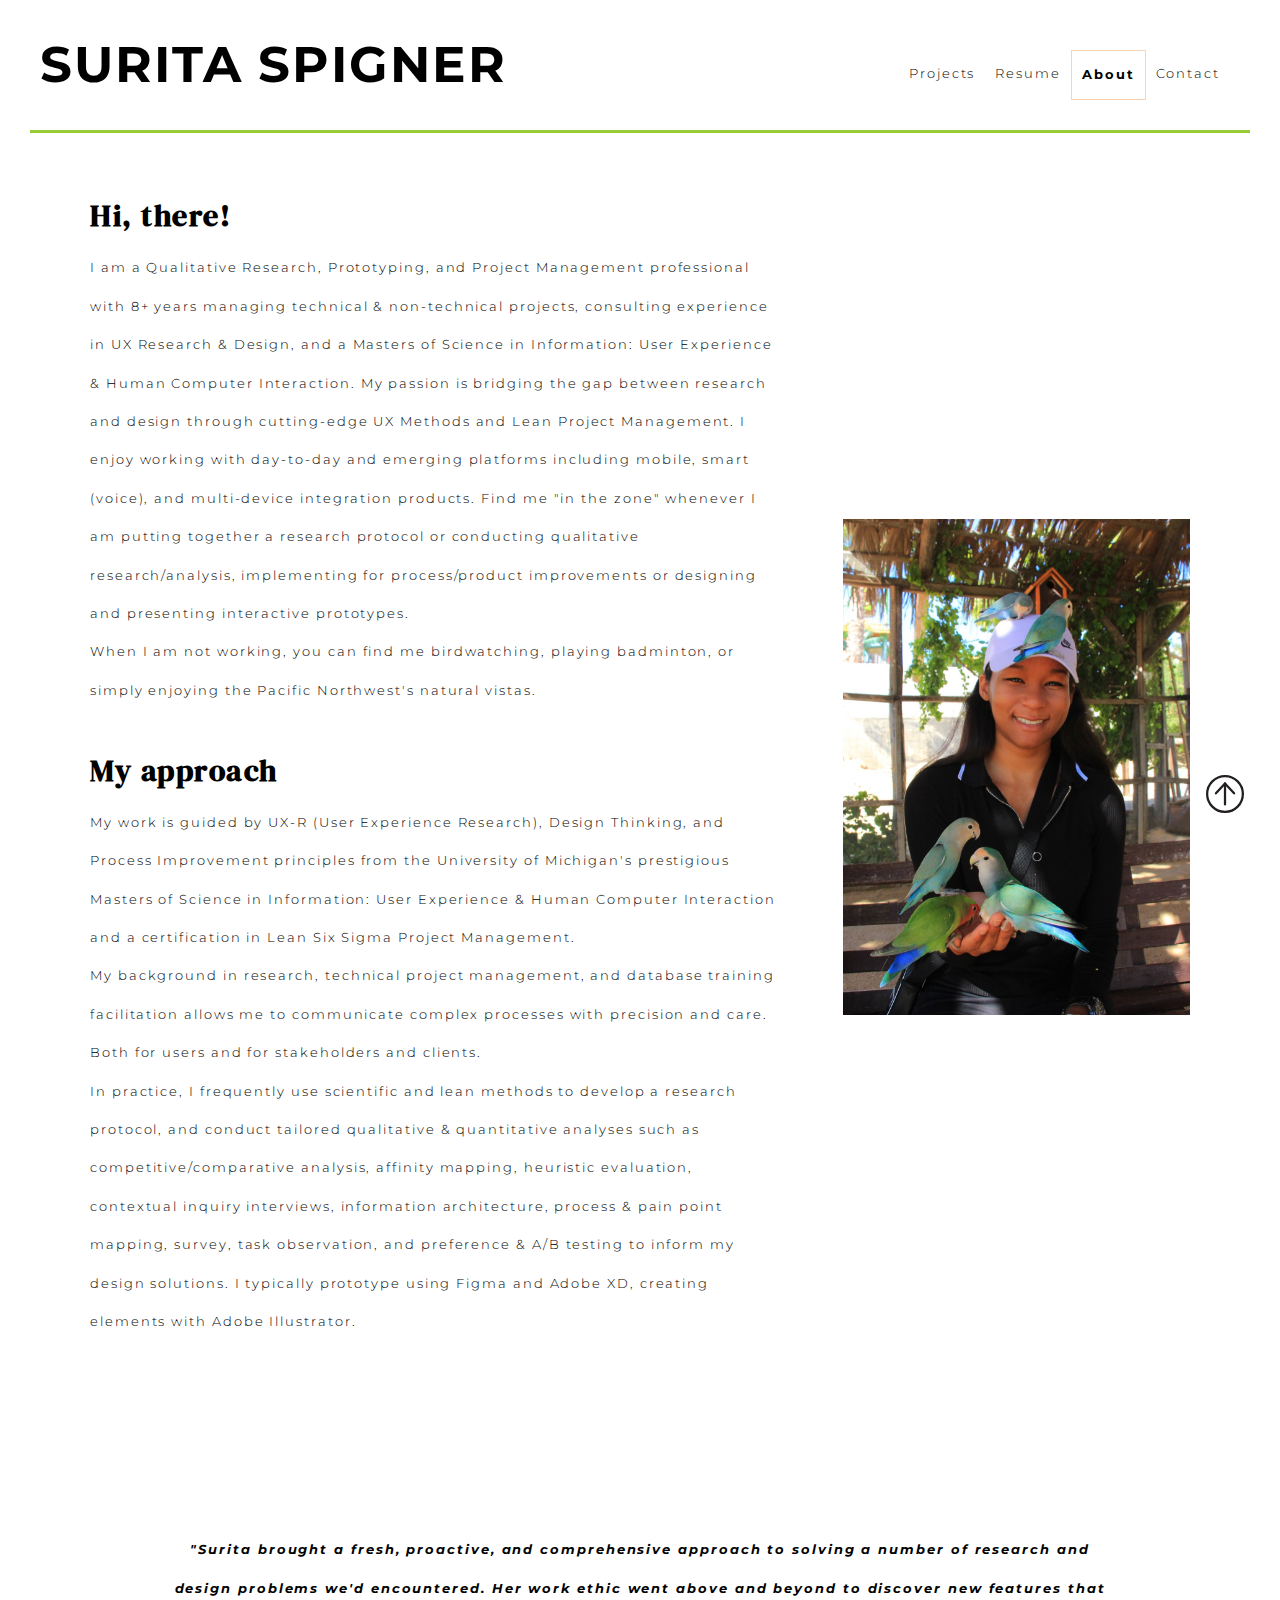
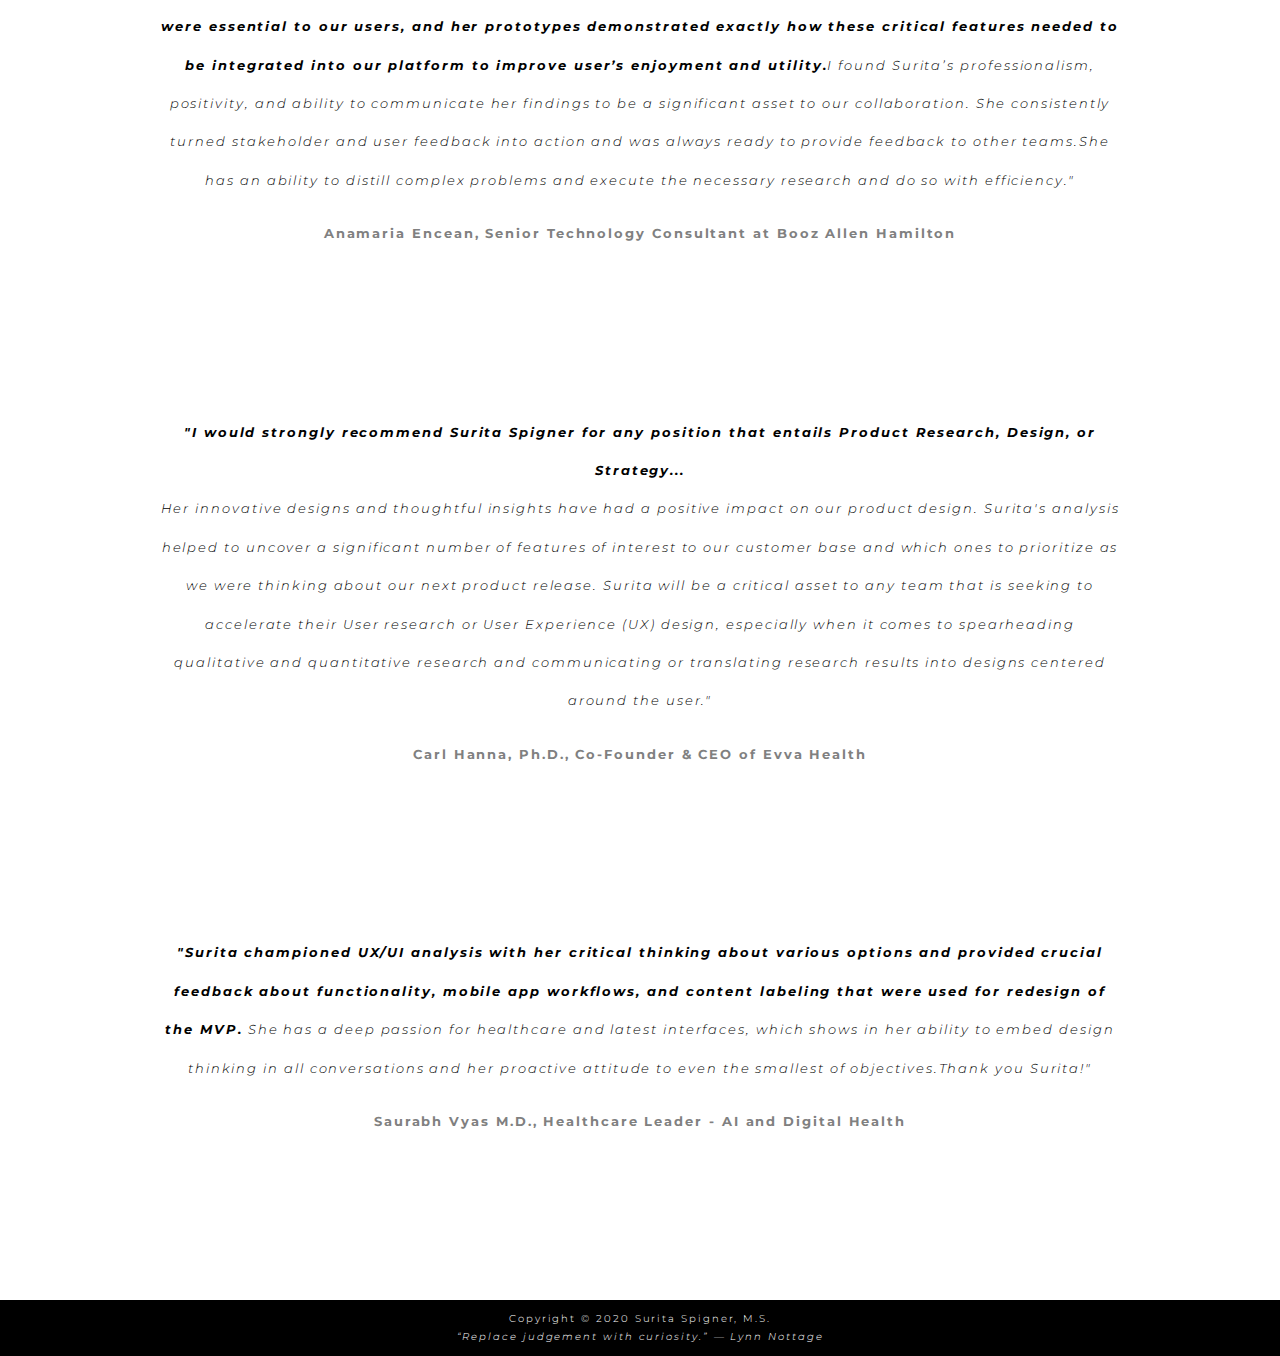
==== about.html @ 9aa92eba "Update about.html" ====
<!DOCTYPE html>
<html lang="en">
<!--HEAD: NAME OF PAGE AND REFERENCE TO CSS STYLESHEET-->
	<head>
		<!-- Global site tag (gtag.js) - Google Analytics -->
				<script async src="https://www.googletagmanager.com/gtag/js?id=UA-160395307-1"></script>
				<script>
				  window.dataLayer = window.dataLayer || [];
				  function gtag(){dataLayer.push(arguments);}
				  gtag('js', new Date());
				  gtag('config', 'UA-160395307-1');
				</script>

		<!-- Other Head content -->
		<meta charset="UTF-8">
		<title>About</title>
		<link rel="stylesheet" type="text/css" href="css/html5reset.css">
		<link rel="stylesheet" type="text/css" href="css/style.css">
		<link href="https://fonts.googleapis.com/css?family=Raleway:200&display=swap" rel="stylesheet">
		<link href='https://fonts.googleapis.com/css?family=DM Serif Display' rel='stylesheet'>
		<link href='https://fonts.googleapis.com/css?family=Montserrat' rel='stylesheet'>
		<link rel="shortcut icon" type="image/png" href=images/starfish2.png>		<link rel="shortcut icon" type="image/png" href=images/starfish2.png>
	</head>
	<!-- BODY & NAV -->
		<a id="top"></a><!-- for the button to go to top -->
		<body>
			<header>
				<button id="backtotopbutton">
					<a href="#top">
						<img src="images/uparrow.svg" alt="uparrow"/>
					</a>
				</button>
			<div class="skip">
				<a href="#main">Skip to Main Content</a>
			</div>
			<!-- <img src="images/starfish3.png" alt="logo" id = "logo"> -->
			<div id="inside-header">
				<h1 id = "suritaux">SURITA SPIGNER</h1>
				<nav id = "nav">
					<ul>
						<li class="index"><a  href = index.html> Projects </a></li>
						<li class="resume"><a href = resume.html> Resume </a></li>
						<li class="about"><a class="current" href = about.html> About </a></li>
						<li class="contact"><a href = contact.html> Contact </a></li>
					</ul>
				</nav>
			</div>
		</header>
		<main id="main">
			<div id = "about-container">
				<div id = "about-text">
					<img src="images/profilepic1.jpg" alt="surita's profile picture" id = "profile-pic-before">
					<h2>Hi, there!</h2>
					<p> I am a Qualitative Research, Prototyping, and Project Management professional with 8+ years managing technical & non-technical projects, consulting experience in UX Research & Design, and a Masters of Science in Information: User Experience & Human Computer Interaction.
My passion is bridging the gap between research and design through cutting-edge UX Methods and Lean Project Management. 
I enjoy working with day-to-day and emerging platforms including mobile, smart (voice), and multi-device integration products.
Find me "in the zone" whenever I am putting together a research protocol or conducting qualitative research/analysis, implementing for process/product improvements or designing and presenting interactive prototypes. 
					<br> When I am not working, you can find me birdwatching, playing badminton, or simply enjoying the Pacific Northwest's natural vistas.    				</p>
					<br>
					<h2>My approach</h2>
					<p> My work is guided by UX-R (User Experience Research), Design Thinking, and Process Improvement principles from the University of Michigan's prestigious Masters of Science in Information: User Experience & Human Computer Interaction and a certification in Lean Six Sigma Project Management.
					<br> My background in research, technical project management, and database training facilitation allows me to communicate complex processes with precision and care. Both for users and for stakeholders and clients. 
					<br> In practice, I frequently use scientific and lean methods to develop a research protocol, and conduct tailored qualitative & quantitative analyses such as competitive/comparative analysis, affinity mapping, heuristic evaluation, contextual inquiry interviews, information architecture, process & pain point mapping, survey, task observation, and preference & A/B testing to inform my design solutions. I typically prototype using Figma and Adobe XD, creating elements with Adobe Illustrator.
					</p>
				</div> <!-- abouttext closer div -->
				<div id = "profile-pic-after">
					<img src="images/profilepic1.jpg" alt="surita's profile picture" id = "profile-pic-after-img">
				</div>


			</div> <!-- about container closer div -->
			<div class = "quotes">
				<div class = "recco-quote">
					<p>
					<span class="recco-bold"> "Surita brought a fresh, proactive, and comprehensive approach to solving a number of research and design problems we'd encountered. Her work ethic went above and beyond to discover new features that were essential to our users, and her prototypes demonstrated exactly how these critical features needed to be integrated into our platform to improve user’s enjoyment and utility.</span>I found Surita’s professionalism, positivity, and ability to communicate her findings to be a significant asset to our collaboration. She consistently turned stakeholder and user feedback into action and was always ready to provide feedback to other teams.She has an ability to distill complex problems and execute the necessary research and do so with efficiency."
					</p>
					<p class="recco-person">Anamaria Encean, Senior Technology Consultant at Booz Allen Hamilton</p>
				</div> <!-- reccomendation quote closer div -->
				<div class = "recco-quote">
					<p><span class="recco-bold">"I would strongly recommend Surita Spigner for any position that entails Product Research, Design, or Strategy...</span>
					<br>
					Her innovative designs and thoughtful insights have had a positive impact on our product design. Surita's analysis helped to uncover a significant number of features of interest to our customer base and which ones to prioritize as we were thinking about our next product release. Surita will be a critical asset to any team that is seeking to accelerate their User research or User Experience (UX) design, especially when it comes to spearheading qualitative and quantitative research and communicating or translating research results into designs centered around the user."
					</p>
					<p class="recco-person">Carl Hanna, Ph.D., Co-Founder & CEO of Evva Health</p>
				</div> <!-- reccomendation quote closer div -->
				<div class = "recco-quote">
					<p>
					<span class="recco-bold"> "Surita championed UX/UI analysis with her critical thinking about various options and provided crucial feedback about functionality, mobile app workflows, and content labeling that were used for redesign of the MVP.</span> She has a deep passion for healthcare and latest interfaces, which shows in her ability to embed design thinking in all conversations and her proactive attitude to even the smallest of objectives.Thank you Surita!"
					</p>
					<p class="recco-person">Saurabh Vyas M.D., Healthcare Leader - AI and Digital Health</p>

				</div> <!-- reccomendation quote closer div -->

			</div> 	<!-- quotes closer div -->
		</main>
		<footer>
			<p>Copyright &copy; 2020 Surita Spigner, M.S. </p>

			<p id="footerquote">“Replace judgement with curiosity.” — Lynn Nottage</p>
			<!-- <div class="mobilefooter"> Current Display: Mobile</div>
			<div class="tabletfooter"> Current Display: Tablet</div>
			<div class="desktopfooter"> Current Display: Desktop</div> -->
		</footer>
	</body>
</html>
---- css/style.css ----
/* -----GLOBAL VARS----- */
:root {
--ballstopx: 200px;
/* main colors */

--color1: #99CC33;/* GREEN for WAVE Orig:#99CC33*/
--color2: #F9A764;/* PINK for WAVE Orig:#F9A764*/
--colordark: #000000;
--lightblue: #60D4E4;
--darkblue: #52B8BF;
--transparentcolor1: #99CC331F;
--transparentcolor2: #F9A7647F;
/* fonts */
--font1: 'Montserrat', sans-serif;
--font2: 'Raleway', sans-serif;
--font3: 'DM Serif Display', serif;
--fontcode:'Cutive Mono', serif;
}
/*Citation for root: use: https://www.w3schools.com/css/css3_variables.asp */

/* SKIP TO CONTENT */
.skip a{
  background: white;
  left: 0;
  padding: 6px;
  /* slides down from above */
  -webkit-transition: top 1s ease-out;
  -moz-transition: top 1s ease-out;
  -o-transition: top 1s ease-out;
  transition: top 1s ease-out;
  z-index: 1;
  /*to keep the "skip to content" button above page */
  position: absolute;
  top: -500px;
}
/* Focus has border, and begins as Skip to Content in the upper left */
.skip a:focus {
  position: absolute;
  border: 2px solid black;
  top: 0;
  left: 0;
}

/* NO captions on gallery images on super small mobile screens */
@media all and (max-width: 570px){
.gallery > p{
  display: none;
}
}

/* SCROLL TO TOP BUTTON */
html{
  scroll-behavior: smooth;
}
html {
  /* background: url(../images/backgroundwaveblue.png) no-repeat center center fixed;
  -webkit-background-size: cover;
  -moz-background-size: cover;
  -o-background-size: cover;
  background-size: cover; */
}
/*Go to top button*/
#backtotopbutton {
    position: fixed;
    z-index:99;
    background: none;
    border: none;
    /* color: white; */
    bottom: 80px;
    right: 30px;
    /* max-width: 30px; */
    width: 50px;
    height:50px;
    /* font-size: 12px;
    border-color: rgba(85, 85, 85, 0.2);
    background-color: rgb(100,100,100);
    padding: .5px;
    border-radius: 4px; */
}
#backtotopbutton:hover {
    background-image:url(../images/uparrowbackground.svg);
    background-repeat: no-repeat;
}

/* BODY & sections*/
body{
  font-family: var(--font1);
  font-weight: 300;
  font-style: normal;
  line-height: 1.2em;
  font-size: 2em;
  text-decoration: none;
  letter-spacing: .06em;
}
.bg{
  background-image: url(../images/greenwavestripe1.png);
  background-size: contain;
  background-position: bottom;
  background-repeat: no-repeat;
  background-attachment: fixed; /* Parallax effect */
}
.bg-index{
  background-image: url(../images/pinkwavestripe.png);
  background-size: contain;
  background-position: bottom;
  background-repeat: no-repeat;
  background-attachment: fixed; /* Parallax effect */
}
/* #image6:hover:before {
        content:'';
		    position: absolute;
		    display: block;
		    top: 0;
		    bottom: 0;
		    left: 0;
		    right: 0;
		    z-index: -1;
            background-image: url(../images/backgroundwaveblue.png);
            background-size: contain;
            background-position: bottom;
            background-repeat: no-repeat;
} */

main{
  margin: 30px;
  min-height: calc(100vh - 248px);
  /* SO FOOTER STAYS AT BOTTOM (minusing a higher px moves it up, minusing a lower one moves it down) */
}

/*Keyframes for logo bounce animation*/
@-webkit-keyframes bounce {
  0% {-webkit-transform: translateY(-100px);}
  10%, 30%, 50%, 100% {-webkit-transform: translateY(0);}
  20% {-webkit-transform: translateY(-20px);}
  40% {-webkit-transform: translateY(-5px);}
  60% {-webkit-transform: translateY(-2px);}
}
@-moz-keyframes bounce {
 0% {-webkit-transform: translateY(-100px);}
 10%, 30%, 50%, 100% {-webkit-transform: translateY(0);}
 20% {-webkit-transform: translateY(-20px);}
 40% {-webkit-transform: translateY(-5px);}
 60% {-webkit-transform: translateY(-2px);}
}
@-o-keyframes bounce {
 0% {-webkit-transform: translateY(-100px);}
 10%, 30%, 50%, 100% {-webkit-transform: translateY(0);}
 20% {-webkit-transform: translateY(-20px);}
 40% {-webkit-transform: translateY(-5px);}
 60% {-webkit-transform: translateY(-2px);}
}
@keyframes bounce {
 0% {-webkit-transform: translateY(-100px);}
 10%, 30%, 50%, 100% {-webkit-transform: translateY(0);}
 20% {-webkit-transform: translateY(-20px);}
 40% {-webkit-transform: translateY(-5px);}
 60% {-webkit-transform: translateY(-2px);}
}
/* Citation Bounce:https://www.tutorialspoint.com/css/css_animation_bounce.htm */
#logo, #resumelogo{
 position: relative;
 /* first make a NAME for the animation above */
 -webkit-animation-name: bounce;
 -moz-animation-name: bounce;
 -o-animation-name: bounce;
 animation-name: bounce;
 /* DURATION */
 -webkit-animation-duration: 2s;
 -moz-animation-duration: 2s;
 -o-animation-duration: 2s;
 animation-duration: 2s;
 /* # of times/SO IT DOESNT REPEAT */
 -webkit-animation-iteration-count: 1;
 -moz-animation-iteration-count: 1;
 -o-animation-iteration-count: 1;
 animation-iteration-count: 1;
 /* Stays in final position */
 -webkit-animation-fill-mode: forwards;
 -moz-animation-fill-mode: forwards;
 -o-animation-fill-mode: forwards;
 animation-fill-mode: forwards;
}
#logo{
  height: 100px;
  padding-top: 50px;
}
#resumelogo{
  height:20px;
  margin-top: 50px;
  margin-bottom:0px;
}

#suritaux{
  position: relative;
  font-size: 50px;
  text-align: center;
  padding-bottom: 30px;
  text-decoration: none;
  color:var(--colordark);
}

header{
  border-bottom: 3px solid var(--color1);
  margin: 30px;
  padding: 10px;
  position: relative;
}
#inside-header{
  display:flex;
  flex-direction: column;
  align-items:center;
}
nav a{
  font-size:11px;
  color:var(--colordark);
  background-color: transparent;
  text-decoration: none;
  padding: 5px 10px 5px 10px;
}
nav a:hover, nav a:focus{
  color:white;
  background-color:var(--colordark);
  /* border: 2px solid black; */
  padding: 5px 10px 5px 10px;
  transition: .5s ease-in;
  outline: none; /* no default blue border when in focus */
}

nav ul{
  display:flex;
  flex-direction: column;  /*DIRECTION MOBILE ONLY */
  padding-bottom: 10px;
}
nav li{
text-align: center;
}
.current {
font-weight: bold;
/* background-color: var(--transparentcolor2); */
border: .2px solid var(--transparentcolor2);
/* I removed padding bc otherwise it shifts when hovered */
/* padding: 4px 9px 4px 9px; */
}

/*Nav Dropdown */
#nav a {
  display: block;
}
#nav > ul > li ul {
  display:flex;
  flex-direction: row;  /*DIRECTION MOBILE ONLY */
}
/* Citation dropdown no float:https://stackoverflow.com/questions/32521032/how-to-create-dropdown-navigationbar-without-float */



/* UX TEXT ANIMATION */
/* animation: [animation-name] [animation-duration] [animation-timing-function]
[animation-delay] [animation-iteration-count] [animation-direction]
[animation-fill-mode] [animation-play-state]; */

.uxanimation1 {
  /* display: inline-block; */
  text-align: center;
	justify-content:center;
  align-items: center;
  font-family: var(--font3);
  color: var(--color2);
  font-weight: bold;
  font-size: 30px;
  padding-top:50px;
  letter-spacing: 1.7px;
  line-height: 1.7;
}
.underline{
  text-decoration: underline;
}
.UX1, .X1 {
  /* margin: 0 15px; */
  text-align: center;
  align-items: center;
  justify-content: center;
  /* display: inline-flex; */
  animation: hidtovis 2s ease 0s 1 alternate forwards;
  width: 70vw;

}


@keyframes hidtovis {
	0%{opacity:0;}
  100%{opacity:.9;color:#3a3e49}
}

.gallery{
display:flex;
align-items:center;
flex-wrap: wrap;
justify-content: center;
margin: 30px 50px 0px 50px;
padding-top: 5vh;
padding-bottom: 5vh;
/* background-color: white; */
/*background-image: url(../images/beach-palms.jpg); */
background-attachment: fixed; /* Parallax effect */
background-position: right;  /* Parallax effect */
background-repeat: no-repeat; /* Parallax effect */
background-size: cover;       /* Parallax effect */
}
.gallery > a{
border: 4px var(--transparentcolor2) solid;
color: var(--colordark);   /* for WAVE */
text-decoration: none;  /* for WAVE */
text-align: center;  /* for WAVE */
margin-right:10px;
margin-left: 10px;
margin-top:10px;
margin-bottom: 10px;
width: 100px;
height:100px;
}

.gallery > p{
/* border: 4px var(--transparentcolor2) solid; */
color: var(--colordark);   /* for WAVE */
font-size: 10px;  /* for WAVE */
text-decoration: none;  /* for WAVE */
text-align: center;  /* for WAVE */
margin-right:15px;
margin-left: 15px;
margin-top:10px;
margin-bottom: 50px;
width: 100px;
line-height: 1.4;
align-self: flex-start;
text-transform: uppercase;
/* height:100px; */
}






.break {
  flex-basis: 100%;
  height: 0;
}
.gallery a:hover{
border: 4px var(--colordark) solid;
/* transition: all 300ms ease; */
transform: scale(1.02);
box-shadow: 0 4px 8px 0 grey;
}

footer{
background-color: black;
font-size: 10px;
line-height: 1.8;
padding:10px;
/* line-height: 2;
    padding: 10px; */
color: white;
margin: 0px;
text-align: center;
}
#footerquote{
  font-style: italic;
}

.desktopfooter, .tabletfooter{
  display: none;
}
.mobilefooter{
  display: block;
}

/* mag */
#smalldesktopmag,#largedesktopmag, #tabletmag{
  display: none;
}
#mobilemag{
  display: block;
}

/* --------------------------------WELCOME ONLY--------------------------------------- */

#image1, #image2, #image3, #image4, #image5, #image6 {
background-position: center;
background-repeat: no-repeat;
background-size: cover;
}
#image1{
background-image: url(../images/cnbc-logo.png);
}
#image2{
background-image: url(../images/evva-logo.png);
}
#image3{
background-image: url(../images/traveler-logo.png);
}
#image4{
background-image: url(../images/fsslogo.png);
}
#image5{
background-image: url(../images/justfutureslogo2.png);
}
#image6{
background-image: url(../images/amazon-logo.png);
}

/* Hover gallery */
/* #image1:hover{
background-image: url(../images/Asset1.png);
}
#image2:hover{
background-image: url(../images/iphone_x-evva.png);
}
#image3:hover{
background-image: url(../images/traveler-iphone.png);
}

#image4:hover{
background-image: url(../images/fsslogo.png);
}
#image5:hover{
background-image: url(../images/justfutureslogo2.png);
}
#image6:hover{
background-image: url(../images/amazon-logo.png);
} */

/* --------------------------------PROCESS ONLY--------------------------------------- */

.top-flexcontainer{
display:flex;
flex-direction: column;
align-items:center;
flex-wrap: wrap;
justify-content: center;
margin: 30px;
}
#cnbcphone{
  width:100%;
  align-self: center;
}
.projecttitle-after{
  display:none;
}

/* PROJECT TITLE */
.projecttitle-regular{
  width: 100%;
  align-self: center;
  text-align: left;
  color: var(--colordark);
  font-family: var(--font1);
  font-size:3vh;
  text-transform: uppercase;
  margin-top: 50px;
}


.projecttitle-before, .projecttitle-after{
  width: 100%;
  align-self: center;
  font-size: 4vw;
  font-weight:bold;
  line-height: 1;
  position: relative;
  font-family: var(--font2);
  /* display: inline-block; */
  margin-top: 50px;
  margin-bottom: 20px;
  text-align: center;      /* MOBILEONLY */
  /* Color fallback */
  color: var(--colordark);
  /* -webkit-background-clip: text;
  -moz-background-clip: text;
  -o-background-clip: text;
  background-clip: text;
  -webkit-text-fill-color: transparent;
  -moz-text-fill-color: transparent;
  -o-text-fill-color: transparent;
  text-fill-color: transparent;
  background-image: url(../images/cnbcbackground.png); */
  /* background-attachment: fixed; /* Parallax effect */
  /* background-position: right;  /* Parallax effect */
  /* background-repeat: no-repeat; /* Parallax effect */
  /* background-size: cover;       /* Parallax effect */
}

/* Change the background position to display letter when the black zone isn't here */
/* .projecttitle-before--no-textzone:before, .projecttitle-after-no-textzone:before {
  background-position: -.75em 0;
} */
/* .projecttitle-before--no-textzone:after, .projecttitle-after-no-textzone:after  {
  content: none;
} */
/* Use Background-size cover for photo background and no-repeat background */
/* .projecttitle-before--cover,.projecttitle-before--cover:before,
.projecttitle-after--cover, .projecttitle-after--cover:before {
  background-repeat: no-repeat;
  -webkit-background-size: cover;
  -moz-background-size: cover;
  -o-background-size: cover;
  background-size: cover;
  background-position: 50% 50%;
} */
/* CITATION: Background image text effect https://codepen.io/Jintos/pen/crlxk */


/* DESCRIPTION BELOW CONTAINER */
.top-description,.top-description-left{
  color: var(--colordark); /* make contrast */
  font-family: var(--font2);
  font-weight: 600;
  font-size: 16px;
  line-height: 1.7em;
  text-align: center;
  font-style: italic;
  margin-top:40px;
  margin-bottom: 55px;
}
.top-description-left{
  text-align: left;
  margin-left:30px;
  margin-top:0px;
  margin-bottom: 80px;
}

/* STEPS */
.container{
  display: grid;
  grid-column: 1fr;
  grid-row-gap: 10px;
  padding-top:25px;
  padding-bottom:15px;
}
.stepcontent{
  padding:50px;
  margin-top: auto;
  margin-bottom: auto;
}
.stepcontent p {
  padding-left: 20px;
  padding-top: 10px;
  font-size: 16px;
}
/* step content flexed with image */
.step-flexcontainer{
  display:flex;
  flex-direction: column;
  align-items:center;
  flex-wrap: wrap;
  justify-content: center;
}
.stepcontent-before{
  padding:0px;
}

.step-fleximage{
  /* box-shadow: 0 4px 8px 0 grey; */
  display: block;
  margin-top: 15px;
  margin-left: auto;
  margin-right: auto;
  width: 65vw;
  padding: 20px;
}
.flex-gallery{
display:flex;
align-items:left;
flex-wrap: wrap;
flex-direction: row;
justify-content: left;
}
.small-flex-paragraph{
  display: inline-block;
}
.small-step-fleximage{
  box-shadow: 0 4px 8px 0 grey;
  display: inline-block;
  margin-top: 15px;
  /* margin-left: auto;
  margin-right: auto; */
  width: 10vw;
}

.bold{
  font-weight: 500;
  color: var(--colordark);
}
/* scope*/
#sc-container, #sc-inner-container, #bs-inner-container1, #bs-inner-container-ft{
  display: flex;
  flex-direction: column;
  align-items: center;
}
#sc-pic-before, .affin-pic-before, .amz-pic-before{
  width:100%;
  align-self: center;
  margin:20px;
}
#sc-text-before{
  width:100%;
  margin:20px;
}

#sc-text-before ul li, #sc-text-before ol li{
  font-family: var(--font1);
  font-weight: 300;
  font-style: normal;
  line-height: 2em;
  font-size: 16px;
  text-decoration: none;
  letter-spacing: .06em;
}

/* design reqs*/
#dr-container{
  display: flex;
  flex-direction: column;
  align-items: center;
}
#dr-pic-after{
  align-self: center;
  margin: 10px;
  width: 35vw;
  height: auto;
}
#dr-pic-before{
  width:100%;
  align-self: center;
}
#dr-text-before{
  width:100%;
  font-size: 13px;
}
#priority{
  font-size: 17px;
  font-weight: bold;
}

/* brainstorming */
#bs-container{
  display: flex;
  flex-direction: column;
  align-items: flex-start;
}
#bs-text-before{
  width:100%;
  font-size: 13px;
}
#bs-pic-after{
  align-self: center;
  margin-top: 10px;
  width: 100%;
  height: auto;
}
#bs-pic-after-small{
  align-self: center;
  margin-top: 10px;
  width: 100%;
  height: auto;
}



#quote, #quote-fss, #quote-amazon {
  font-family: var(--font2);
  font-style: italic;
  font-weight: bold;
  color: gray;
  text-align: center;
  padding-left: 30px;
  padding-top: 20px;
  font-size: 20px;
}
#quote-fss{
  text-align: left;
  padding:0px;
  padding-left: 70px;
  padding-top: 10px;
}
#quote-amazon{
  font-family: var(--fontcode);
  text-align: left;
  padding:0px;
  padding-left: 20px;
  padding-top: 10px;
}
#researchq1, #researchq2{
  font-family: var(--font2);
  font-weight: bold;
  color: gray;
  line-height: 2em;
  text-align: center;
  padding-left: 30px;
  padding-top: 20px;
  font-size: 25px;
}
#researchq2{
  color: gray;
}

#feature-title{
  font-weight: bold;
  color: var(--color2);
  text-align: center;
  padding-top: 90px;
  font-size: 25px;
}




/* family traveler prototypes */
.phonegif{
  display: block;
  margin-left: auto;
  margin-right: auto;
  width: 40vw;
}
.tvgif{
  display: block;
  margin-left: auto;
  margin-right: auto;
  width: 50vw;
}

/* evva prototypes */
.miniphonegif{
  display: block;
  margin-left: auto;
  margin-right: auto;
  width: 15vw;
  padding:75px;
}
.threephones{
  display: block;
  margin-left: auto;
  margin-right: auto;
  width: 50vw;
  padding:30px;
}




/* bold top of bullet list */
.subtitle {
  padding-top:2vh;
  font-weight: bold;
  font-size: 20px;
  color: var(--color1);
}


/* combo of bullet and bold top part */
.stepcontent ul, .stepcontent ol{
  padding-left: 80px;
  line-height: normal;
  font-size: 13px;
  color: var(--colordark);
}
/* bullet part */
.stepcontent li{
  padding-top: 1vw;
}
.stepcontentborder{
  background-color: white;
  border: 5px solid var(--transparentcolor1);
  margin:30px;
  -webkit-background-clip: padding-box; /* Safari */
  -moz-background-clip: padding-box;
  -o-background-clip: padding-box;
  background-clip: padding-box; /* IE9+, Firefox 4+, Opera, Chrome
  /* Citation:transparent border webkit:https://stackoverflow.com/questions/4062001/can-you-set-a-border-opacity-in-css */
}
.steptitle{
color:var(--color1);
font-size:3vh;
font-family: var(--font1);
background-color: white;
font-weight: bold;
text-transform: uppercase;
}
.step1, .step2, .step3, .step4, .step5, .step6, .step7, .step8{
  font-size:10vh;
  font-weight: bold;
  font-family: var(--font2);
  text-align: center;
  color:gray;
  z-index:-.5;
  line-height: normal;
}

/* FLIPCARDS */
.flip-card {
  background-color: transparent;
  /* height: 40vw; */
  margin-left: auto;
  margin-right: auto;
  width: 10vw;
  height: 20vw;
  margin-top: 70px;
  margin-bottom: 40px;
}
/* FLIPCARD IMAGES (height MUST STAY SAME AS FLIPCARD) */
.livetv, .sec15, .cc, .ybar{
width: 100%;
box-shadow: 0 4px 8px 0 rgba(0,0,0,4);
}

.flip-card-inner {
position: relative;
width: 100%;
height: 100%;
text-align: center;
-webkit-transition: transform 0.6s;
-moz-transition: transform 0.6s;
-o-transition: transform 0.6s;
transition: transform 0.6s;
transform-style: preserve-3d;
}
.figstate{
  text-align: center;
  font-weight: bold;
  /* padding-top: 10px; */
  font-size: 10px;
}
/* different figstate colors front and back */
.flip-card-back {
-webkit-transform: rotateY(180deg);
-moz-transform: rotateY(180deg);
-o-transform: rotateY(180deg);
transform: rotateY(180deg);
-webkit-animation-name: rotateY(180deg);
-moz-animation-name: rotateY(180deg);
-o-animation-name: rotateY(180deg);
animation-name: rotateY(180deg);
color: var(--color1);
}
.flip-card-front {
color: grey;
}
/* both focus and hover so that accessible for focus only ppl */
.flip-card:hover .flip-card-inner, .flip-card:focus .flip-card-inner {
-webkit-transform: rotateY(180deg);
-moz-transform: rotateY(180deg);
-o-transform: rotateY(180deg);
transform: rotateY(180deg);

}
.flip-card-front, .flip-card-back {
position: absolute;
background-color: transparent;
width: 100%;
height: 100%;
/* so orig and redesign dont overlap */
-webkit-backface-visibility: hidden;
-moz-backface-visibility: hidden;
-o-backface-visibility: hidden;
backface-visibility: hidden;
}
/* Flipcard Citation:https://www.w3schools.com/howto/tryit.asp?filename=tryhow_css_flip_card */
/* FLIPCARD RESIZE */
/* --------------------------------FSS ONLY--------------------------------------- */





/* --------------------------------MSC ONLY--------------------------------------- */







/* --------------------------------AMAZON ONLY--------------------------------------- */






/* --------------------------------RESUME ONLY--------------------------------------- */
.minilogo{
  margin-top: 0px;
  text-align: center;
}

/* link display */
.minititle-resume,.minititle-resume a:visited, .minititle-resume a:link {
  font-size: 16px;
  text-align: center;
  margin-top: 75px;
  margin-bottom: 50px;
  text-decoration: none;
  color:var(--lightblue);
  line-height: .7em;
  font-weight:bold;
}
/* mouse over and select link */
.minititle-resume a:hover, .minititle-resume a:active {
  color:var(--darkblue);
}

#resumeimage{
  display: block;
  margin-left: auto;
  margin-right: auto;
  height:auto;
  width:70vw;
}
/* #resumebackground{
  margin: 30px 50px 0px 50px;
  padding-top: 12vh;
  padding-bottom: 15vh;
  background-image: url(../images/Asset4.png);
*/


#iframe-resume{
  display: block;
  margin-left: auto;
  margin-right: auto;
  background-image:url(../images/beach-palms.jpg)
  /* margin-top: 50px; */
  /* margin-bottom: 50px; */
  box-shadow: 0 4px 8px 0 rgba(0, 0, 0, 1);
  width: 90vw;
  height: 90vh;

}
/* --------------------------------REDESIGN ONLY--------------------------------------- */
/*Magnifier*/
.magnifier {
  overflow: hidden;
  position: relative;
  box-shadow: 0 4px 8px 0 grey;
  display: block;
  margin-top:20px;
  margin-left: auto;
  margin-right: auto;
}
.dot{
  height:15px;
}
/* style for the DIV that is the magnifier lens */
.maglens {
  position: absolute;
  overflow: hidden;
  width: 300px;
  height: 200px;
}

/* style for the small IMG that appears on the page */
.magsmall {
  position: absolute;
  border-style: none;
}

/* style for the magnified image, using a clip rectangle */
.maglarge {
  position: absolute;
  border-style: none
}
/* --------------------------------ABOUT ONLY--------------------------------------- */
#about-container{
  display: flex;
  flex-direction: column;
  align-items: center;
  margin: 30px;
}

#profile-pic-before{
  width: 100%;
  align-self: center;
}
#about-text{
  width:100%;
  font-size: 13px;
  padding-left:30px;
}
#about-text h2{
  font-family: var(--font3);
  color: var(--colordark);
  font-weight: bold;
  font-size: 30px;
  letter-spacing: 1.5px;
  line-height: 1.5;
  padding-bottom: 10px;
}

#contact-container #about-text{
  margin-top:10px;
  margin-right:0px;
}
#contact-alwaysrow-container{
  display: flex;
  flex-direction: row;
  align-items: flex-start;
}
#profile-pic-after{
  display:none;
}
.quotes{
  padding: 50px;
}
.recco-bold, .recco-quote, .recco-person{
  text-align: center;
  /* color:grey; */
  font-style: italic;
  line-height: inherit;
  font-size: 13px;
}
.recco-quote{
    padding: 80px;
}
.recco-bold{
  font-weight: bold;
  padding: 0px;
}
.recco-person{
    font-style: normal;
    font-weight: bold;
    color: gray;
    padding-top:15px;
}
#contact-image{
  display: none;
}

/* Contact Me! */
h4, h3{
  font-size: 30px;
  font-family: var(--font3);
  letter-spacing: 1.5px;
  line-height: 1;
  color: var(--color1);
  text-align: left;
  /* padding-top: 50px;
  padding-left: 30px; */
  line-height: normal;
  margin-left:30px;
  margin-top:60px;
}
h3{
  /* padding-top:0px;
  padding-left: 30px; */
  font-family: var(--font3);
  color: var(--colordark);
  padding-top: 7px;
  padding-bottom: 10px;
  font-size: 19px;
  font-weight: bold;
  margin-top:0px;
}
#contact-container{
  display: flex;
  flex-direction: column;
  align-items: center;
  /* padding-top: 10px;
  padding-left: 30px; */
}
#contact-outer-container{
  margin:30px;
}



/* CONTACT FORM */
.form-container form{
  display: grid;
  grid-template-columns: 50vw;
  grid-template-rows: repeat(7, 40px) 200px 40px ;
  grid-row-gap: 7px;
  padding:10px 45px 30px 30px; /*order: top right bottom left */
  margin: 60px 1vw 30px 1vw;   /*order: top right bottom left */
  border-radius: 2px;   /* curved border */
}

label{
  font-size: 14px;
  grid-column: 1/span 1;
  align-items: start;
}

/* ALL INPUT FIELDS */
textarea, input[type=text], input[type=email]{
    border-radius: 3px;   /* curved border */
    border: 1px solid var(--colordark);
    padding: 10px;
}
/* hover */
textarea:hover, input[type=text]:hover, input[type=email]:hover{
    border: 2px solid var(--color2);
    transition: all 300ms ease;
}
/* onclick & while typing */
textarea:focus, input[type=text]:focus, input[type=email]:focus{
    border: 2px solid var(--color1);
    background-color: var(--transparentcolor1);
    outline: none;  /* no default blue border when in focus */
}


/* SUBMIT BUTTON */
input[type=submit]{
  font-family: var(--font1);
  background-color:var(--colordark);
  border: none;
  color: white;
  padding: 10px 30px;
  cursor: pointer;
}
input[type=submit]:hover, input[type=submit]:focus{
  background-color: var(--color1);
  transition: all 300ms ease;
  outline: none;  /* no default blue border when in focus */

}
input[type=submit]:active{
  background-color: var(--color2);

}

/*###################################################################################################################TABLET##############################################################################################################*/


@media all and (min-width: 800px){

/* ---------------------------WELCOME TABLET---------------------------------------------------------- */

  .gallery > a{
    height:150px;
    width:150px;
  }
  .gallery > p{
    width:150px;
  }

/* ---------------------------PROCESS TABLET---------------------------------------------------------- */

  /* top container: row */
.top-flexcontainer{
    flex-direction: row;
}
  /* project title in upper right */
.projecttitle-after{
    display: flex;
    align-self: center;
    text-align: left;
}
.projecttitle-before{
    display:none;
}
.projecttitle-after, #cnbcphone{
    margin: 30px;
    width:30%;
}

/* step content flexed with image */
.step-flexcontainer{
    flex-direction: row;
}
.stepcontent-before{
    align-self: center;
    text-align: left;
}
.stepcontent-before{
  margin: 0px;
  text-indent: 0px;
  height:auto;
  width: auto;
}

/* STEPS*/
.container{
grid-template-columns: 10% 90%;
}
.stepcontent{
  grid-column: 2 /span 1;
}
.steptitle{
  grid-column: 2 / span 1;
}
.step-fleximage{
  grid-column: 2 / span 1;
}
/* .stepcontentborder{
  border: 4px solid var(--transparentcolor2);
} */
.step1, .step2, .step3, .step4, .step5, .step6, .step7, .step8{
  grid-column: 1 / span 1;
  font-size:20vh;
  text-align: right;
}


/* -----------------------------ABOUT TABLET------------------------------------------------- */

/* about container: row */
#about-container{
    flex-direction: row;
}
/* profile pic in upper right */
#profile-pic-after{
  display: flex;
  align-self: flex-start;
  width:50%;
}
#profile-pic-after-img{
  width:100%;
}
/* inherit line height from body so not close together */
#about-text{
  line-height: inherit;
  padding-left:0px;
}
/* remove before prof pic */
#profile-pic-before{
  display:none;
}
#profile-pic-after, #about-text{
  margin: 30px;
}

#contact-container{
  /* display: flex;
  flex-direction: row;
  align-items: flex-start; */
  padding-top: 0px;
  padding-left: 30px;
}

#contact-image{
  display: flex;
  align-self: flex-start;
  width:200px;
  margin-left:30px;
  margin-top:60px;

}

/* CONTACT FORM */
.form-container form{
  grid-template-columns: 100px 250px 13vw 100px;
  grid-template-rows: repeat(8, 40px);
  padding:10px 100px 30px 100px;/*order: top right bottom left */
}
/* ALL INPUT FIELDS */
textarea, input[type=text], input[type=email]{
    margin-top: 5px;
}
input[type=text], input[type=email]{
  grid-column: 2/span 1;
}
textarea{
  grid-column: 2/span 3;
  grid-row: 4/ span 4;
}

label{
  font-size: 14px;
  grid-column: 1/span 1;
  text-align: center;
  align-items: start;
}

/* SUBMIT BUTTON */
input[type=submit]{
  grid-row: 8/span 1;
  grid-column: 4/ span 1;
  border: none;
  color: white;
  padding: 10px 30px;
  cursor: pointer;
}



/*-----NAV& footer tablet---------------------------------------------------------------------------*/
nav{
  align-self: center;
}
nav{
padding: 0px;
/* display:block; */
margin-right:10px;
}
nav ul{
flex-direction: row;
}
nav a{
font-size:10px;
}

/* Dropdown */
#nav > ul > li {
  display: inline-block;
  position: relative;
}
#nav > ul > li ul {
  position: absolute;
  display: none;
}
#nav > ul > li:hover ul {
  display: block;
}

/* FOOTER */
.tabletfooter{
  display: block;
}
.mobilefooter, .desktopfooter{
  display: none;
}

/* mag */

#tabletmag{
  display: block;
}
#mobilemag, #largedesktopmag, #smalldesktopmag{
  display: none;
}
}

/*################ SMALL DESKTOP#############################################*/
@media all and (min-width: 1000px){



/* header{
  display: flex;
  flex-direction: row;
  justify-content: space-between;
} */

#inside-header{
  display:flex;
  flex-direction: row;
  justify-content: space-between;
}

/* rolling logo ANIMATION */
@-webkit-keyframes roll {
from {transform:rotate(0deg); left:-999px; top:-15px;}
to {transform:rotate(1230deg); left:var(--ballstopx); top:-15px;}
}
@-moz-keyframes roll {
  from {transform:rotate(0deg); left:-999px; top:-15px;}
  to {transform:rotate(1230deg); left:var(--ballstopx); top:-15px;}
}
@-o-keyframes roll {
  from {transform:rotate(0deg); left:-999px; top:-15px;}
  to {transform:rotate(1230deg); left:var(--ballstopx); top:-15px;}
}
@keyframes roll {
  from {transform:rotate(0deg); left:-999px; top:-15px;}
  to {transform:rotate(1230deg); left:var(--ballstopx); top:-15px;}
}
#logo{
height: 120px;
position: relative;
padding-top: 0px;
z-index: -1;
/* first make a NAME for the animation above */
-webkit-animation-name: roll;
-moz-animation-name: roll;
-o-animation-name: roll;
animation-name: roll;
/* duration*/
-webkit-animation-duration: 3s;
-moz-animation-duration: 3s;
-o-animation-duration: 3s;
animation-duration: 3s;
/* # of times/SO IT DOESNT REPEAT */
-webkit-animation-iteration-count: 1;
-moz-animation-iteration-count: 1;
-o-animation-iteration-count: 1;
animation-iteration-count: 1;
/* Stays in final position */
-webkit-animation-fill-mode: forwards;
-moz-animation-fill-mode: forwards;
-o-animation-fill-mode: forwards;
animation-fill-mode: forwards;
}
/* ---------------------------WELCOME DESKTOP---------------------------------------------------------- */

/* GALLERY */
.gallery > a{
width: 240px;
height: 240px;
}

.gallery a:hover {
    transition: all 300ms ease;
    transform: scale(1.02);
}

.gallery > p{
/* border: 4px var(--transparentcolor2) solid; */
color: var(--colordark);   /* for WAVE */
font-size: 13px;  /* for WAVE */
text-decoration: none;  /* for WAVE */
text-align: center;  /* for WAVE */
margin-right:15px;
margin-left: 15px;
margin-top:7px;
margin-bottom: 35px;
width: 240px;
line-height: 1.5;
align-self: flex-start;
text-transform: uppercase;
/* height:100px; */
}



/* ---------------------------PROTOTYPE DESKTOP---------------------------------------------------------- */
/* brainstorming */
#bs-container{
  display: flex;
  flex-direction: column;
  align-items: center;
}
#bs-text-before{
  width:100%;
  font-size: 13px;
}
#bs-pic-after-small{
  padding-left: 20px;
  padding-top: 20px;
  align-self: flex-start;
  max-height: 200px;
  width: auto;
}
#bs-inner-container1{
  display: flex;
  flex-direction: column;
  align-items: center;
}
#bs-inner-container-ft{
  display: flex;
  flex-direction: row;
  align-items: flex-start;
}
#bs-inner-container2{
  display: flex;
  flex-direction: row;
  align-items: center;
}
#bs-pic-after{
  align-self: center;
  margin-top: 10px;
  width: 35vw;
  height: auto;
}


/* ---------------------------ABOUT DESKTOP---------------------------------------------------------- */

/* ABOUT */
#about-container{
  display: flex;
  flex-direction: row;
  align-items: center;
}
#profile-pic-after{
  align-self: center;
}
#about-text{
  width:100%;
  font-size: 13px;

}


/* ---------------------------NAV & FOOTER---------------------------------------------------------- */

nav{
/* text-align: right; */
padding: 10px 0px;
display:inline-block;
margin-right:10px;
}
nav ul{
flex-direction: row;
}
nav a{
font-size:1vw;
}
/* FOOTER */
.desktopfooter{
  display: block;
}
.tabletfooter, .mobilefooter{
  display:none;
}

/* mag */
#smalldesktopmag{
  display: block;
}
#tabletmag, #mobilemag, #largedesktopmag{
  display:none;
}

}/* closing desktop bracket */

/*################ LARGE DESKTOP#############################################*/
@media all and (min-width: 1300px){

  .gallery > a{
  width: 300px;
  height: 300px;
  }
  .gallery > p{
  width: 300px;
  }


#largedesktopmag{
  display: block;
}
#tabletmag, #mobilemag, #smalldesktopmag{
  display:none;
}

/* CONTACT Lg desktop */
#contact-container{
  display: flex;
  flex-direction: row;
  align-items: flex-start;
  padding-top: 0px;
  padding-left: 0px;
}

#contact-image{
  display: flex;
  align-self: flex-start;
  width:200px;
  margin-left:30px;
  margin-top:60px;

}
/* CONTACT FORM */
.form-container form{
  grid-template-columns: 100px 250px 20% 100px;

  grid-template-rows: repeat(8, 40px);
  padding:10px 100px 30px 100px;/*order: top right bottom left */
}
/* email & name FIELDS */
input[type=text], input[type=email]{
  grid-column: 2/span 1;
}
/* message */
textarea{
  grid-column: 2/span 3;
  grid-row: 4/ span 4;
}

/* SUBMIT BUTTON */
input[type=submit]{
  grid-row: 8/span 1;
  grid-column: 4/ span 1;
}









/* design reqs desktop*/
#dr-container{
  display: flex;
  flex-direction: row;
  align-items: center;
}
#dr-pic-before{
  width:40vw;
  align-self:center;
}
#dr-text-before{
  width:100%;
  font-size: 13px;
  align-self: flex-start;
}

/* scope desktop*/
#sc-container{
  display: flex;
  flex-direction: row;
  align-items: center;
}
#sc-container-col{
  display: flex;
  flex-direction: row;
  align-items: center;
}
#sc-inner-container{
  display: flex;
  flex-direction: column;
  align-items: flex-start;
}
#sc-pic-before{
  width:400px;
  align-self:center;
}
.affin-pic-before{
  width:400px;
  align-self:center;
}
.amz-pic-before{
  width:500px;
  align-self:center;
}
#sc-text-before{
  width:100%;
  align-self: flex-start;
}
#bs-inner-container1, #bs-inner-container-ft{
  display: flex;
  flex-direction: row;
  align-items: flex-start;
}


}/* closing large desktop bracket */

/* REDUCE MOTION */
@media screen and (prefers-reduced-motion: reduce){
html{
  scroll-behavior: auto; /* Removes scroll animation */
}
.skip a{
  -webkit-transition: none;
  -moz-transition: none;
  -o-transition: none;
  transition: none;
}
#logo, #resumelogo{
  -webkit-animation: none;
  -moz-animation: none;
  -o-animation: none;
  animation: none;
}
nav a:hover{
transition: none;
}
.gallery a:hover:nth-child(even), .gallery a:hover:nth-child(odd){
transition: none;
}
.flip-card-inner {
-webkit-transition: none;
-moz-transition: none;
-o-transition: none;
transition: none;
}

} /* reduced motion closing bracket */
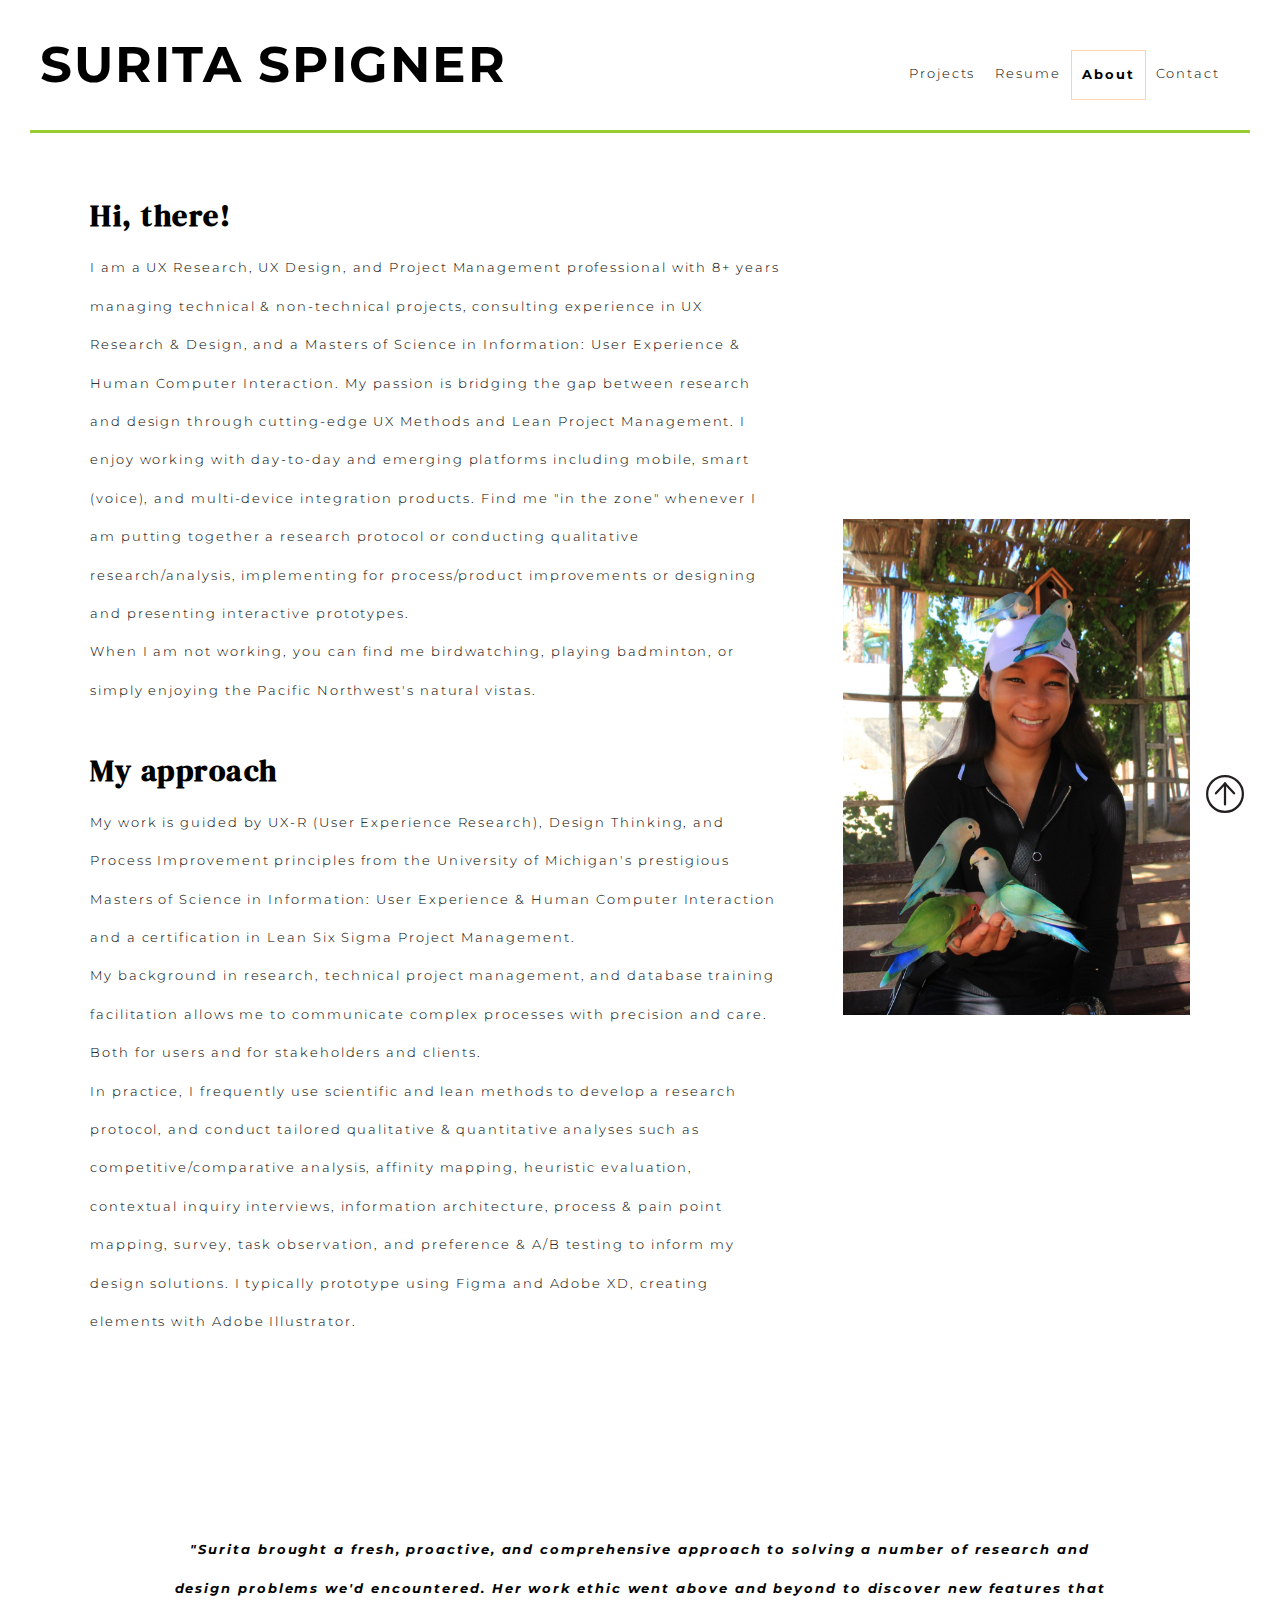
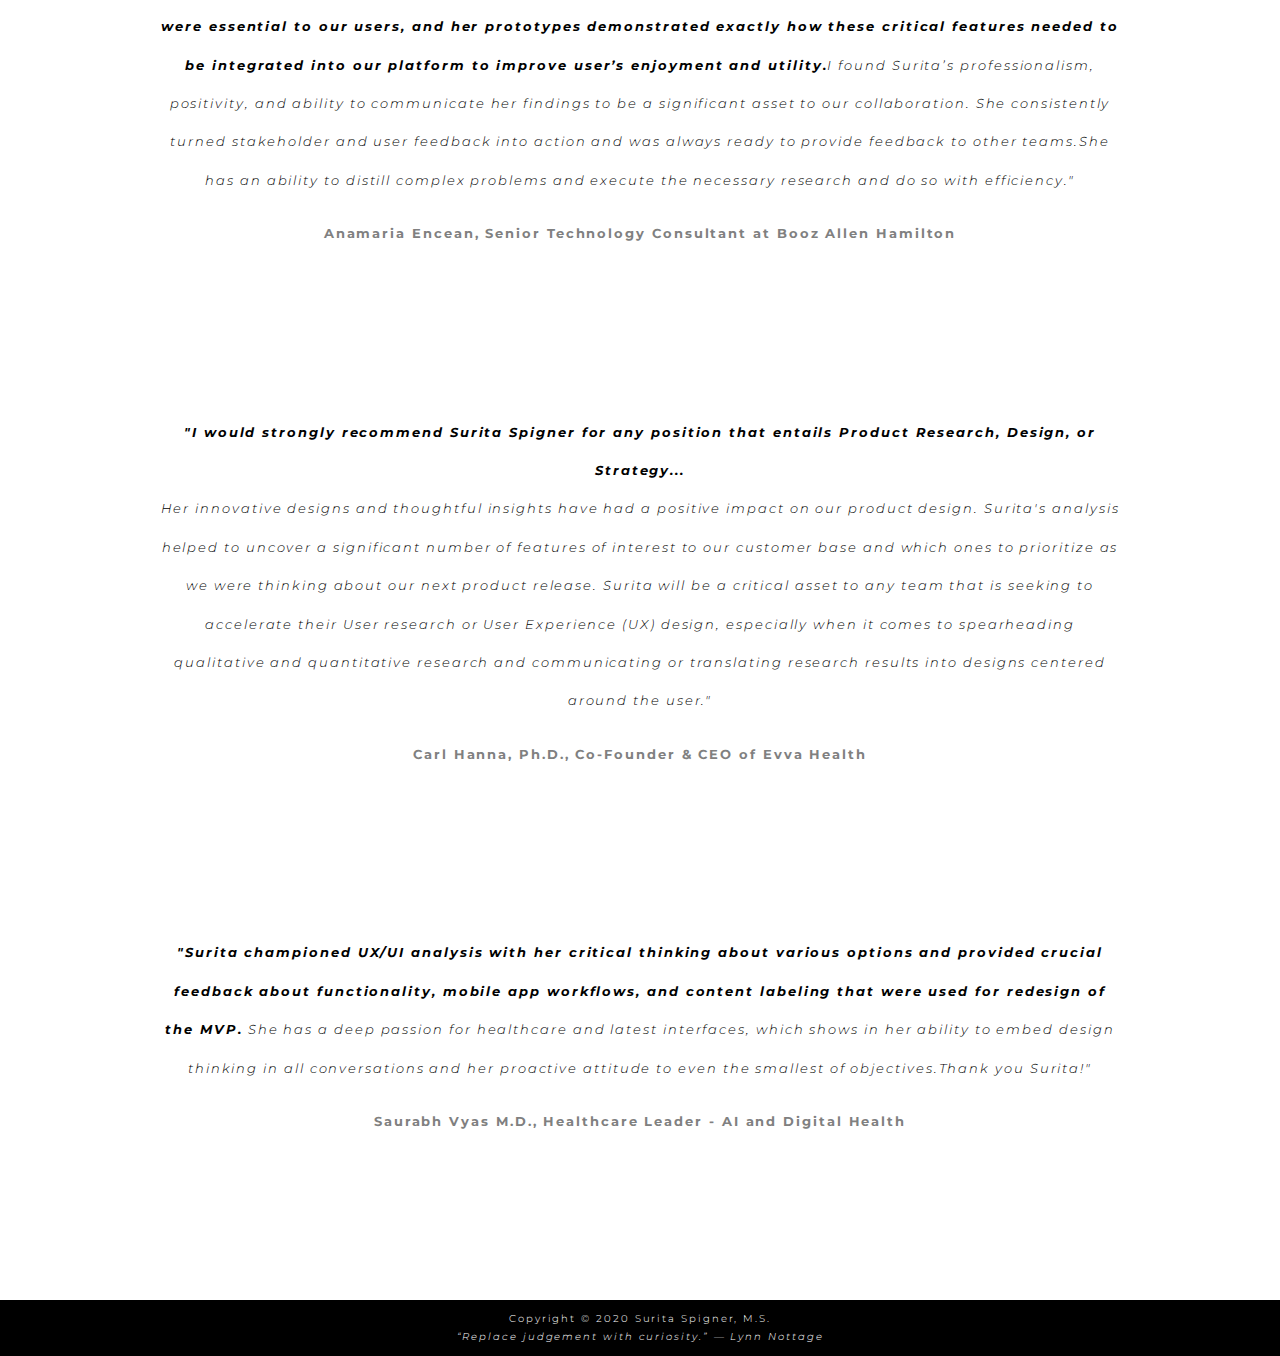
==== commit 42fc32cb: "Update about.html" ====
--- a/about.html
+++ b/about.html
@@ -51,7 +51,7 @@
 				<div id = "about-text">
 					<img src="images/profilepic1.jpg" alt="surita's profile picture" id = "profile-pic-before">
 					<h2>Hi, there!</h2>
-					<p> I am a Qualitative Research, Prototyping, and Project Management professional with 8+ years managing technical & non-technical projects, consulting experience in UX Research & Design, and a Masters of Science in Information: User Experience & Human Computer Interaction.
+					<p> I am a UX Research, UX Design, and Project Management professional with 8+ years managing technical & non-technical projects, consulting experience in UX Research & Design, and a Masters of Science in Information: User Experience & Human Computer Interaction.
 My passion is bridging the gap between research and design through cutting-edge UX Methods and Lean Project Management. 
 I enjoy working with day-to-day and emerging platforms including mobile, smart (voice), and multi-device integration products.
 Find me "in the zone" whenever I am putting together a research protocol or conducting qualitative research/analysis, implementing for process/product improvements or designing and presenting interactive prototypes. 
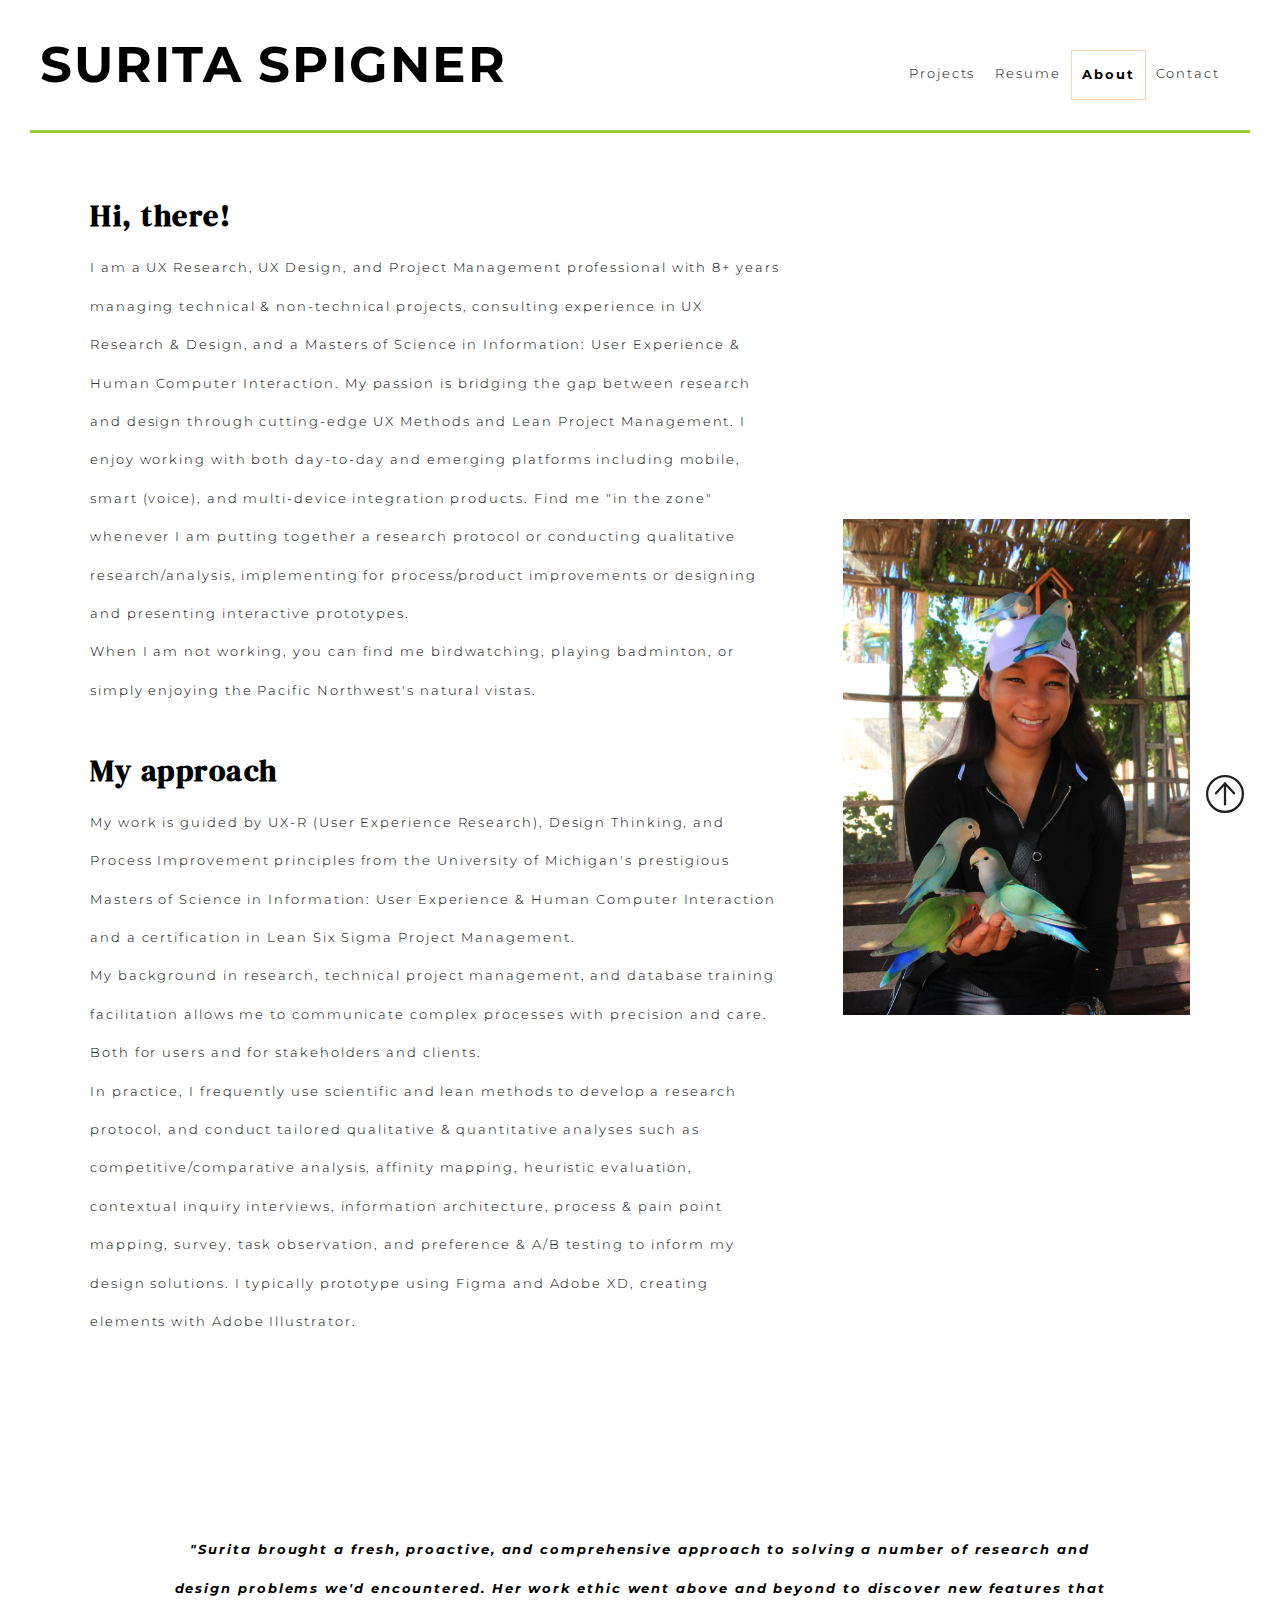
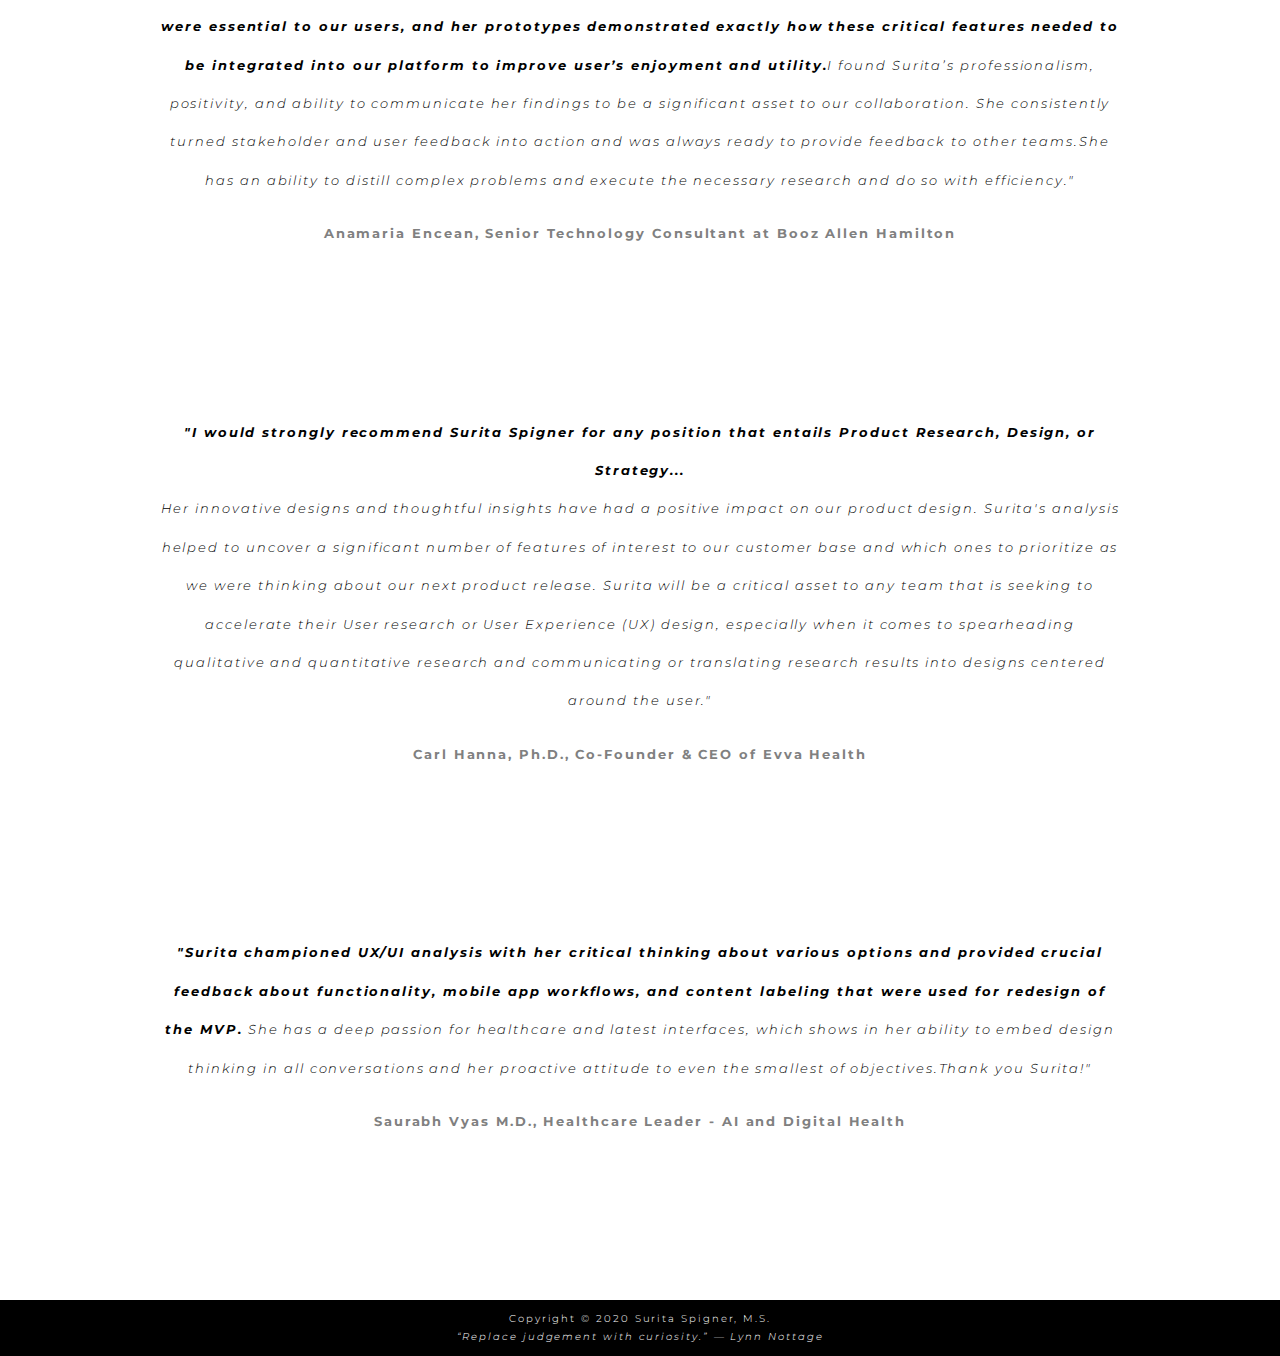
==== commit a794c1b4: "Update about.html" ====
--- a/about.html
+++ b/about.html
@@ -53,7 +53,7 @@
 					<h2>Hi, there!</h2>
 					<p> I am a UX Research, UX Design, and Project Management professional with 8+ years managing technical & non-technical projects, consulting experience in UX Research & Design, and a Masters of Science in Information: User Experience & Human Computer Interaction.
 My passion is bridging the gap between research and design through cutting-edge UX Methods and Lean Project Management. 
-I enjoy working with day-to-day and emerging platforms including mobile, smart (voice), and multi-device integration products.
+I enjoy working with both day-to-day and emerging platforms including mobile, smart (voice), and multi-device integration products.
 Find me "in the zone" whenever I am putting together a research protocol or conducting qualitative research/analysis, implementing for process/product improvements or designing and presenting interactive prototypes. 
 					<br> When I am not working, you can find me birdwatching, playing badminton, or simply enjoying the Pacific Northwest's natural vistas.    				</p>
 					<br>
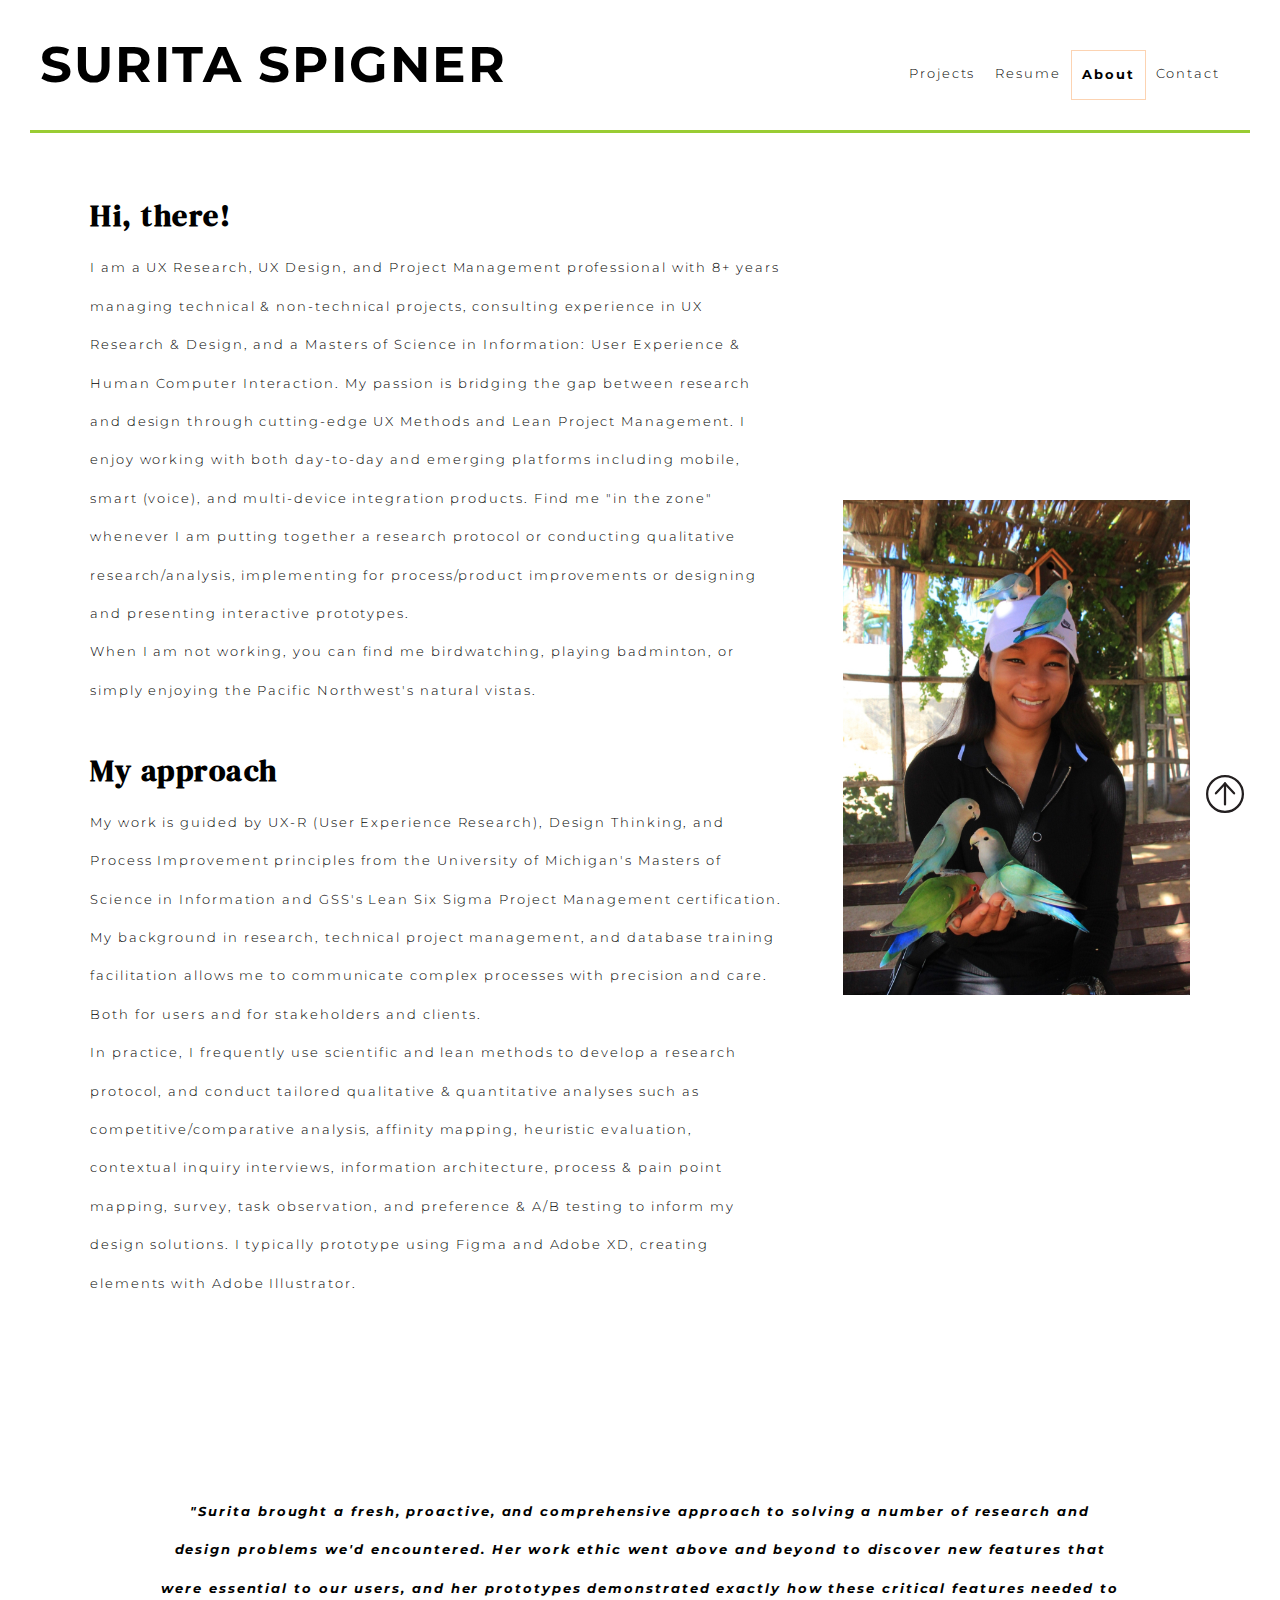
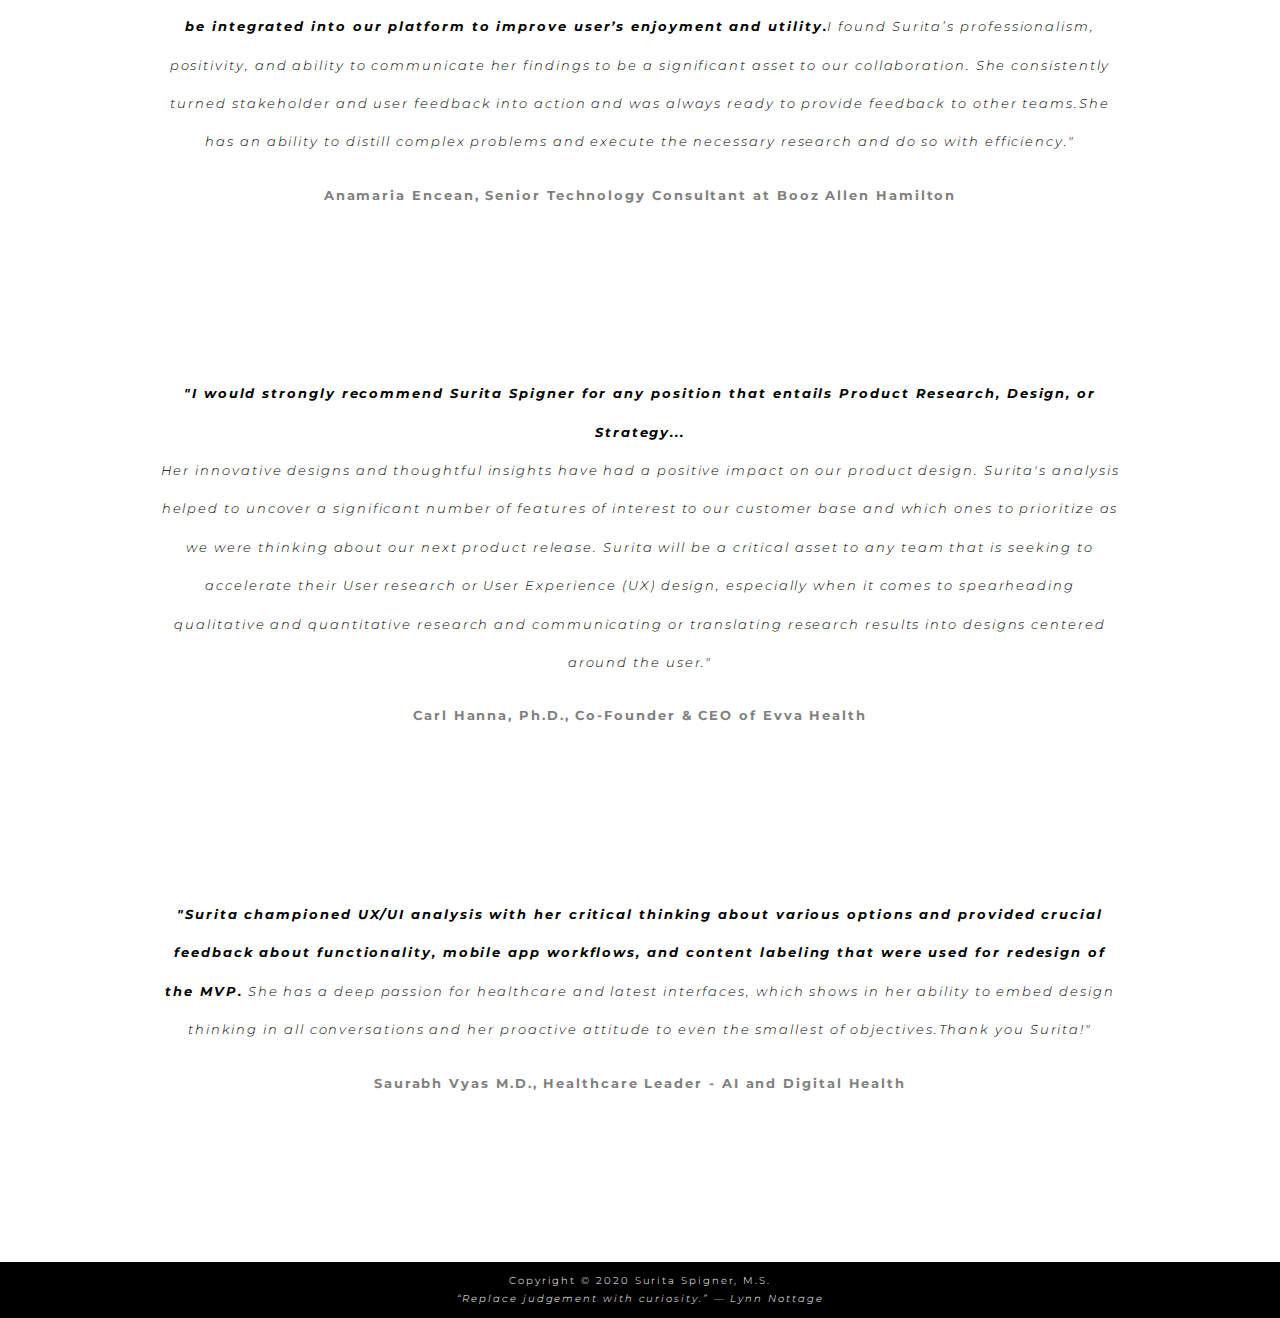
==== commit 5b701145: "Update about.html" ====
--- a/about.html
+++ b/about.html
@@ -58,7 +58,7 @@
 					<br> When I am not working, you can find me birdwatching, playing badminton, or simply enjoying the Pacific Northwest's natural vistas.    				</p>
 					<br>
 					<h2>My approach</h2>
-					<p> My work is guided by UX-R (User Experience Research), Design Thinking, and Process Improvement principles from the University of Michigan's prestigious Masters of Science in Information: User Experience & Human Computer Interaction and a certification in Lean Six Sigma Project Management.
+					<p> My work is guided by UX-R (User Experience Research), Design Thinking, and Process Improvement principles from the University of Michigan's Masters of Science in Information and GSS's Lean Six Sigma Project Management certification.
 					<br> My background in research, technical project management, and database training facilitation allows me to communicate complex processes with precision and care. Both for users and for stakeholders and clients. 
 					<br> In practice, I frequently use scientific and lean methods to develop a research protocol, and conduct tailored qualitative & quantitative analyses such as competitive/comparative analysis, affinity mapping, heuristic evaluation, contextual inquiry interviews, information architecture, process & pain point mapping, survey, task observation, and preference & A/B testing to inform my design solutions. I typically prototype using Figma and Adobe XD, creating elements with Adobe Illustrator.
 					</p>
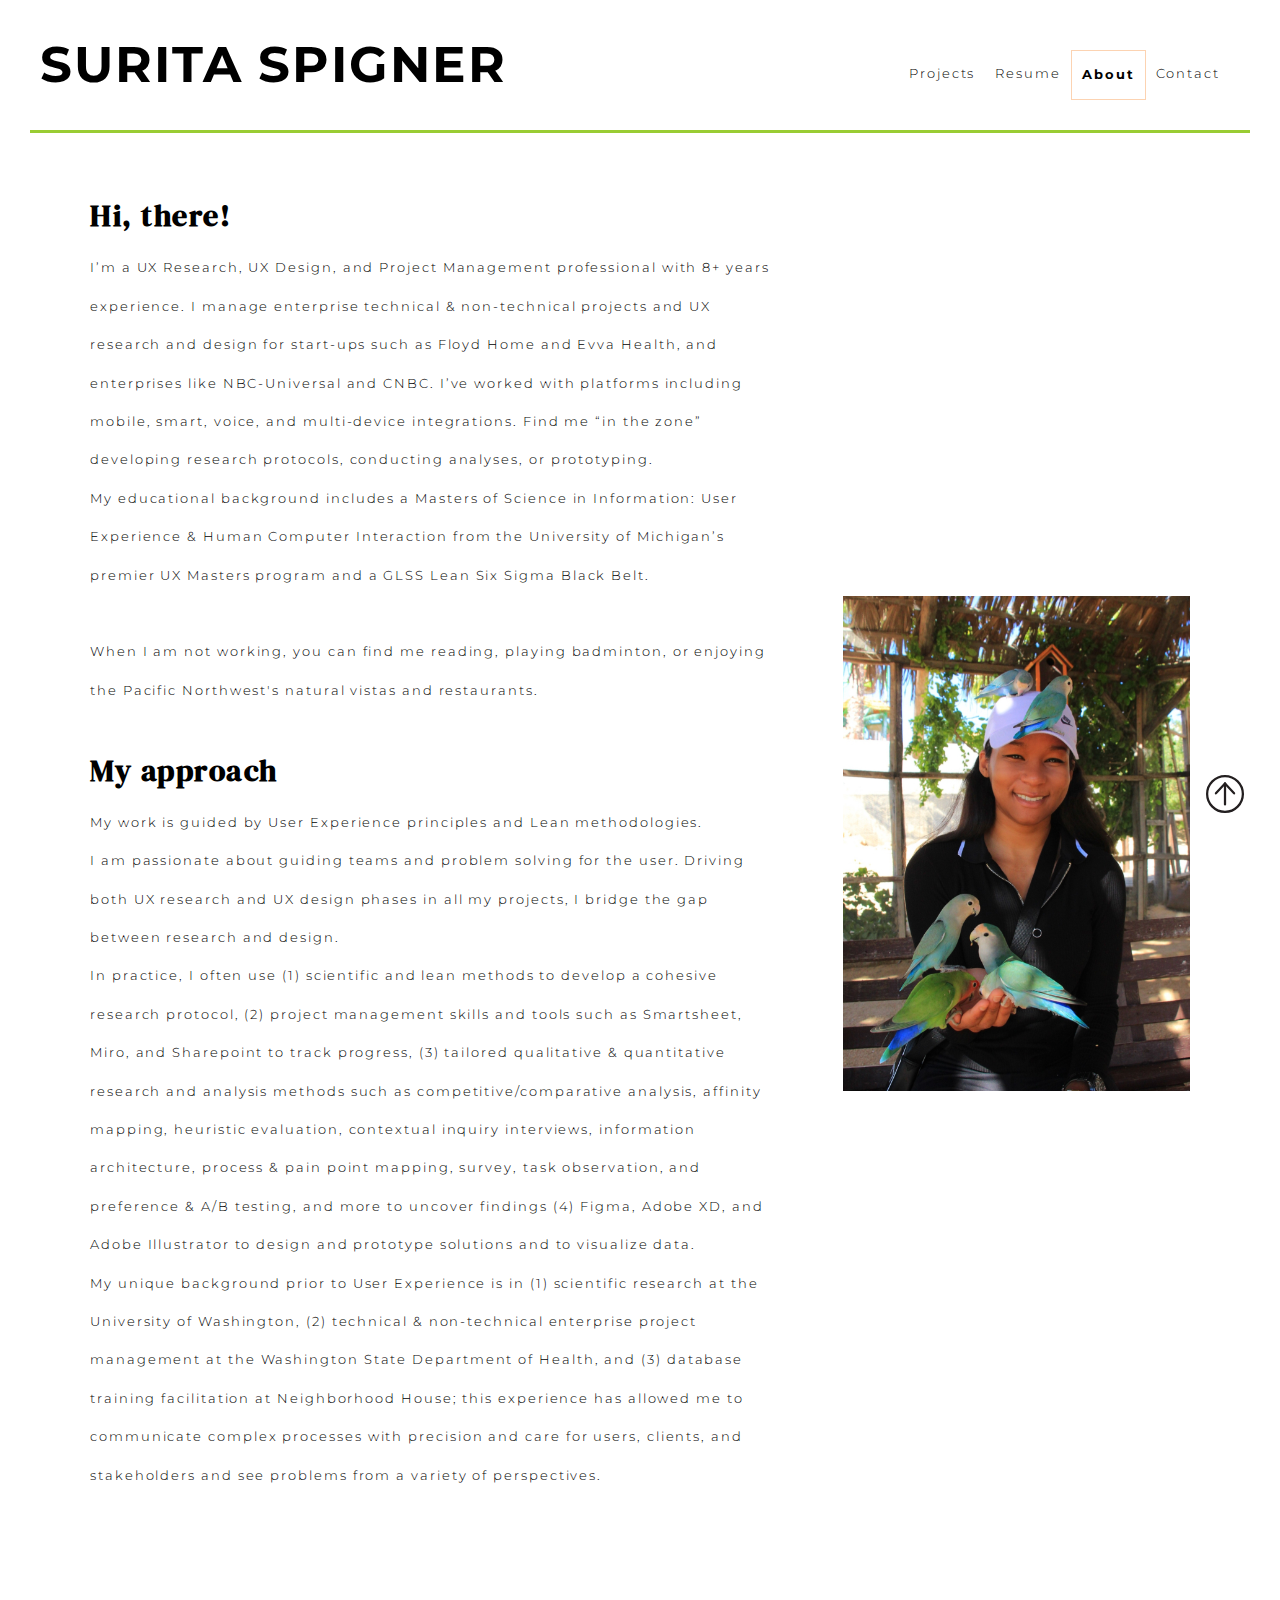
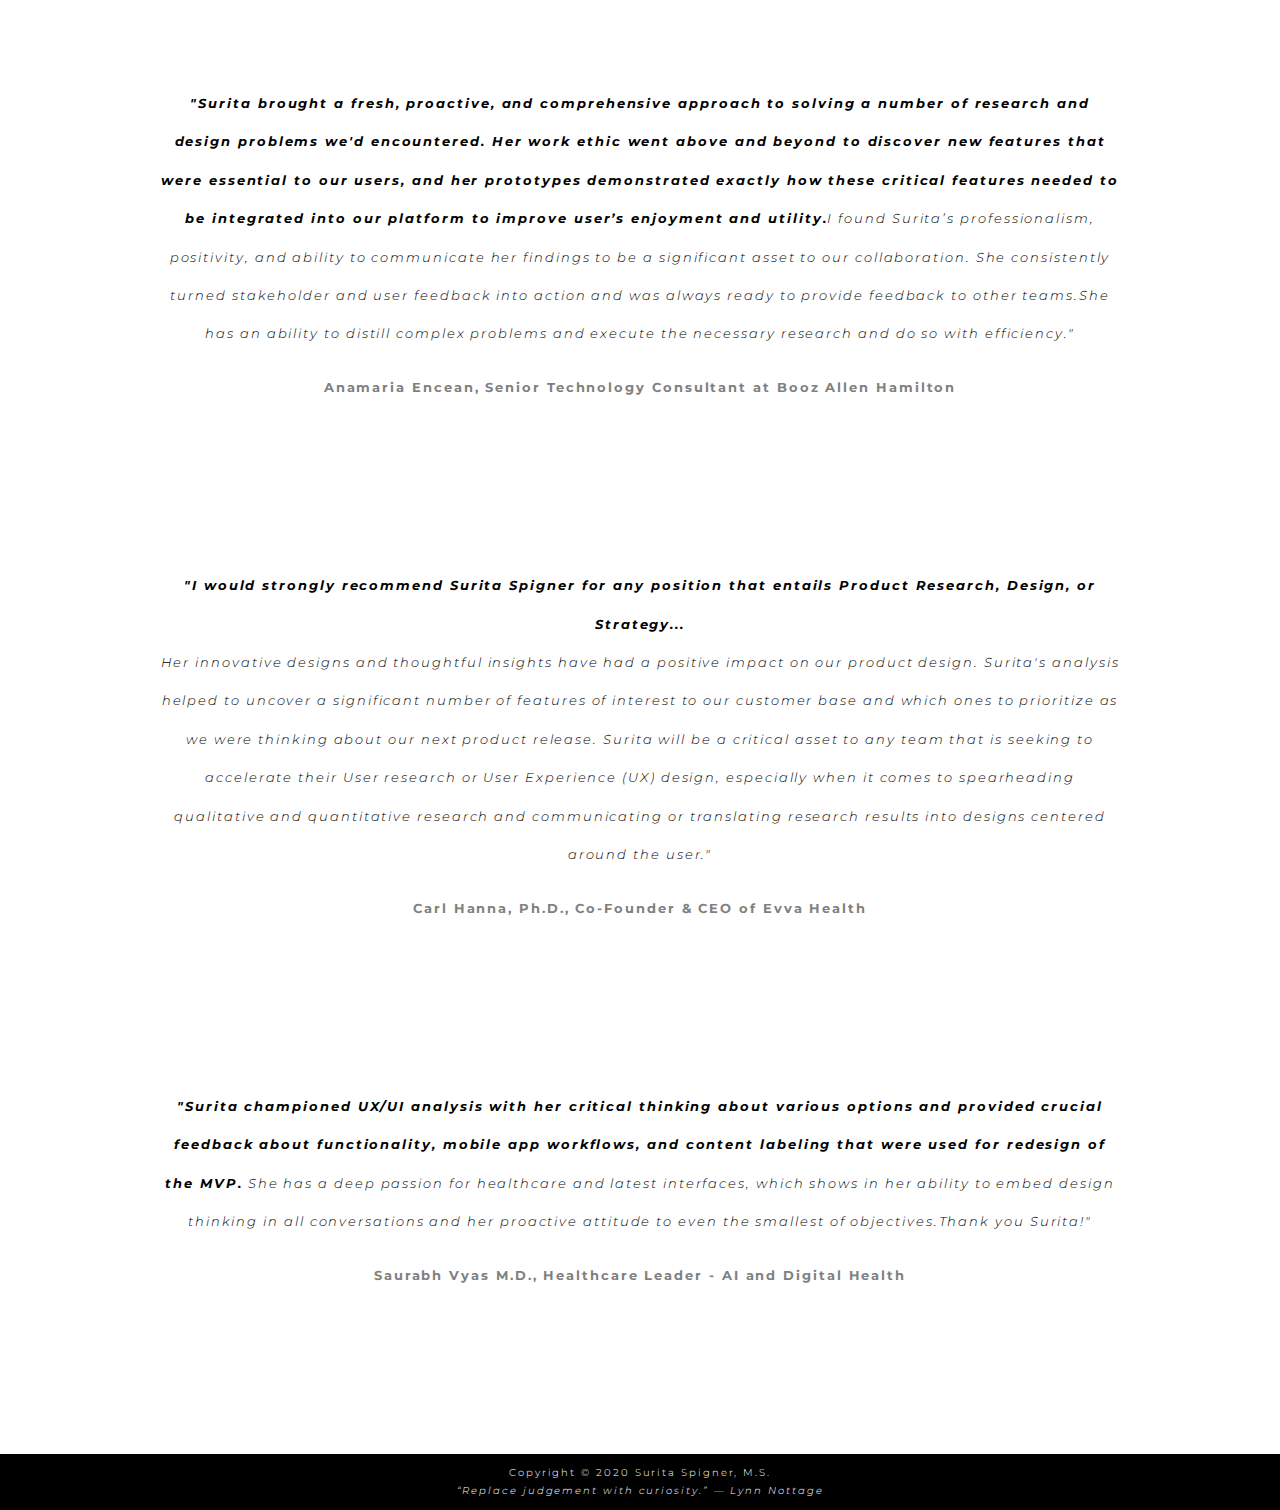
==== commit 35549b1d: "Update about.html" ====
--- a/about.html
+++ b/about.html
@@ -51,16 +51,20 @@
 				<div id = "about-text">
 					<img src="images/profilepic1.jpg" alt="surita's profile picture" id = "profile-pic-before">
 					<h2>Hi, there!</h2>
-					<p> I am a UX Research, UX Design, and Project Management professional with 8+ years managing technical & non-technical projects, consulting experience in UX Research & Design, and a Masters of Science in Information: User Experience & Human Computer Interaction.
-My passion is bridging the gap between research and design through cutting-edge UX Methods and Lean Project Management. 
-I enjoy working with both day-to-day and emerging platforms including mobile, smart (voice), and multi-device integration products.
-Find me "in the zone" whenever I am putting together a research protocol or conducting qualitative research/analysis, implementing for process/product improvements or designing and presenting interactive prototypes. 
-					<br> When I am not working, you can find me birdwatching, playing badminton, or simply enjoying the Pacific Northwest's natural vistas.    				</p>
+					<p> I’m a UX Research, UX Design, and Project Management professional with 8+ years experience. I manage enterprise technical & non-technical projects and UX research and design for start-ups such as Floyd Home and Evva Health, and enterprises like NBC-Universal and CNBC. I’ve worked with platforms including mobile, smart, voice,  and multi-device integrations. Find me “in the zone” developing research protocols, conducting analyses, or prototyping. 
+<br> My educational background includes a Masters of Science in Information: User Experience & Human Computer Interaction from the University of Michigan’s premier UX Masters program and a GLSS Lean Six Sigma Black Belt.
+<br>
+<br> When I am not working, you can find me reading, playing badminton, or enjoying the Pacific Northwest's natural vistas and restaurants.
+  				</p>
 					<br>
 					<h2>My approach</h2>
-					<p> My work is guided by UX-R (User Experience Research), Design Thinking, and Process Improvement principles from the University of Michigan's Masters of Science in Information and GSS's Lean Six Sigma Project Management certification.
-					<br> My background in research, technical project management, and database training facilitation allows me to communicate complex processes with precision and care. Both for users and for stakeholders and clients. 
-					<br> In practice, I frequently use scientific and lean methods to develop a research protocol, and conduct tailored qualitative & quantitative analyses such as competitive/comparative analysis, affinity mapping, heuristic evaluation, contextual inquiry interviews, information architecture, process & pain point mapping, survey, task observation, and preference & A/B testing to inform my design solutions. I typically prototype using Figma and Adobe XD, creating elements with Adobe Illustrator.
+					<p> My work is guided by User Experience principles and Lean methodologies. 
+<br>I am passionate about guiding teams and problem solving for the user. Driving both UX research and UX design phases in all my projects, I bridge the gap between research and design. 
+
+<br>In practice, I often use (1) scientific and lean methods to develop a cohesive research protocol, (2) project management skills and tools such as Smartsheet, Miro, and Sharepoint to track progress, (3) tailored qualitative & quantitative research and analysis methods such as competitive/comparative analysis, affinity mapping, heuristic evaluation, contextual inquiry interviews, information architecture, process & pain point mapping, survey, task observation, and preference & A/B testing, and more to uncover findings (4) Figma, Adobe XD, and Adobe Illustrator to design and prototype solutions and to visualize data.
+
+<br>My unique background prior to User Experience is in (1) scientific research at the University of Washington, (2) technical & non-technical enterprise project management at the Washington State Department of Health, and (3) database training facilitation at Neighborhood House; this experience has allowed me to communicate complex processes with precision and care for users, clients, and stakeholders and see problems from a variety of perspectives. 
+
 					</p>
 				</div> <!-- abouttext closer div -->
 				<div id = "profile-pic-after">
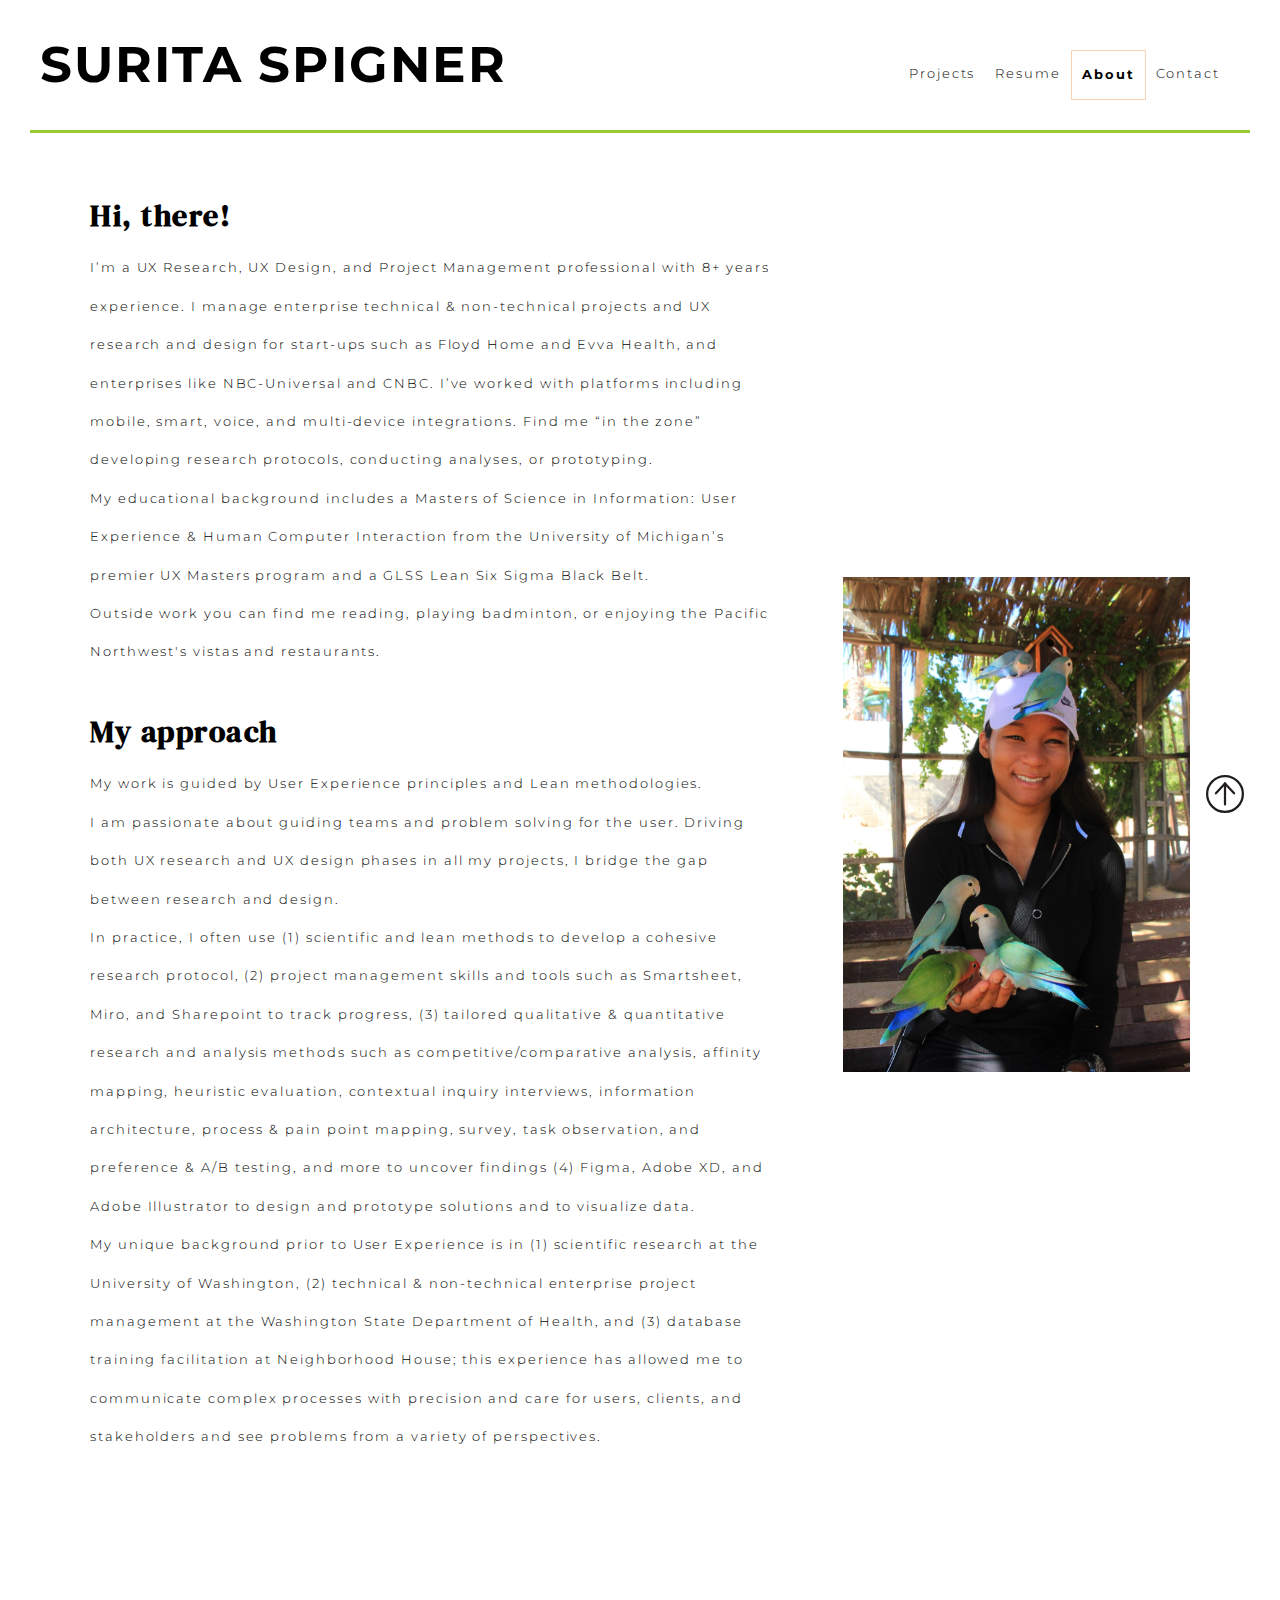
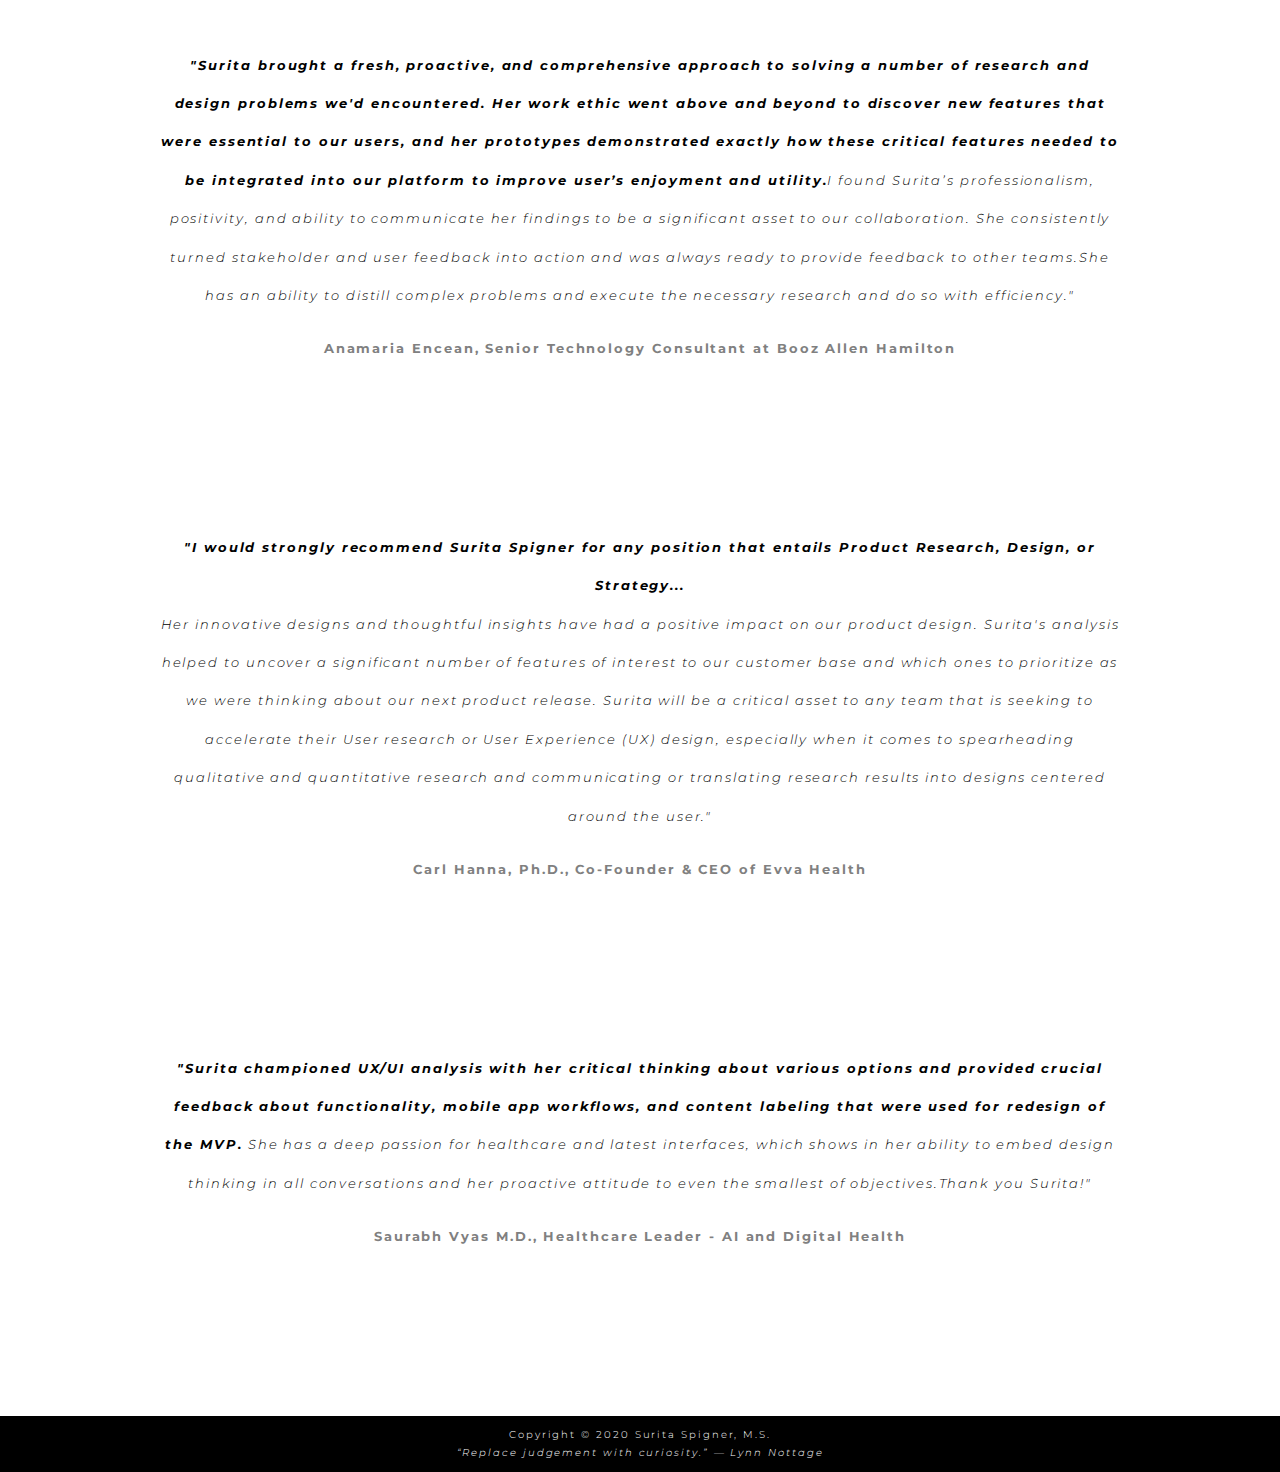
==== commit 71bb7c04: "Update about.html" ====
--- a/about.html
+++ b/about.html
@@ -53,8 +53,7 @@
 					<h2>Hi, there!</h2>
 					<p> I’m a UX Research, UX Design, and Project Management professional with 8+ years experience. I manage enterprise technical & non-technical projects and UX research and design for start-ups such as Floyd Home and Evva Health, and enterprises like NBC-Universal and CNBC. I’ve worked with platforms including mobile, smart, voice,  and multi-device integrations. Find me “in the zone” developing research protocols, conducting analyses, or prototyping. 
 <br> My educational background includes a Masters of Science in Information: User Experience & Human Computer Interaction from the University of Michigan’s premier UX Masters program and a GLSS Lean Six Sigma Black Belt.
-<br>
-<br> When I am not working, you can find me reading, playing badminton, or enjoying the Pacific Northwest's natural vistas and restaurants.
+<br> Outside work you can find me reading, playing badminton, or enjoying the Pacific Northwest's vistas and restaurants.
   				</p>
 					<br>
 					<h2>My approach</h2>
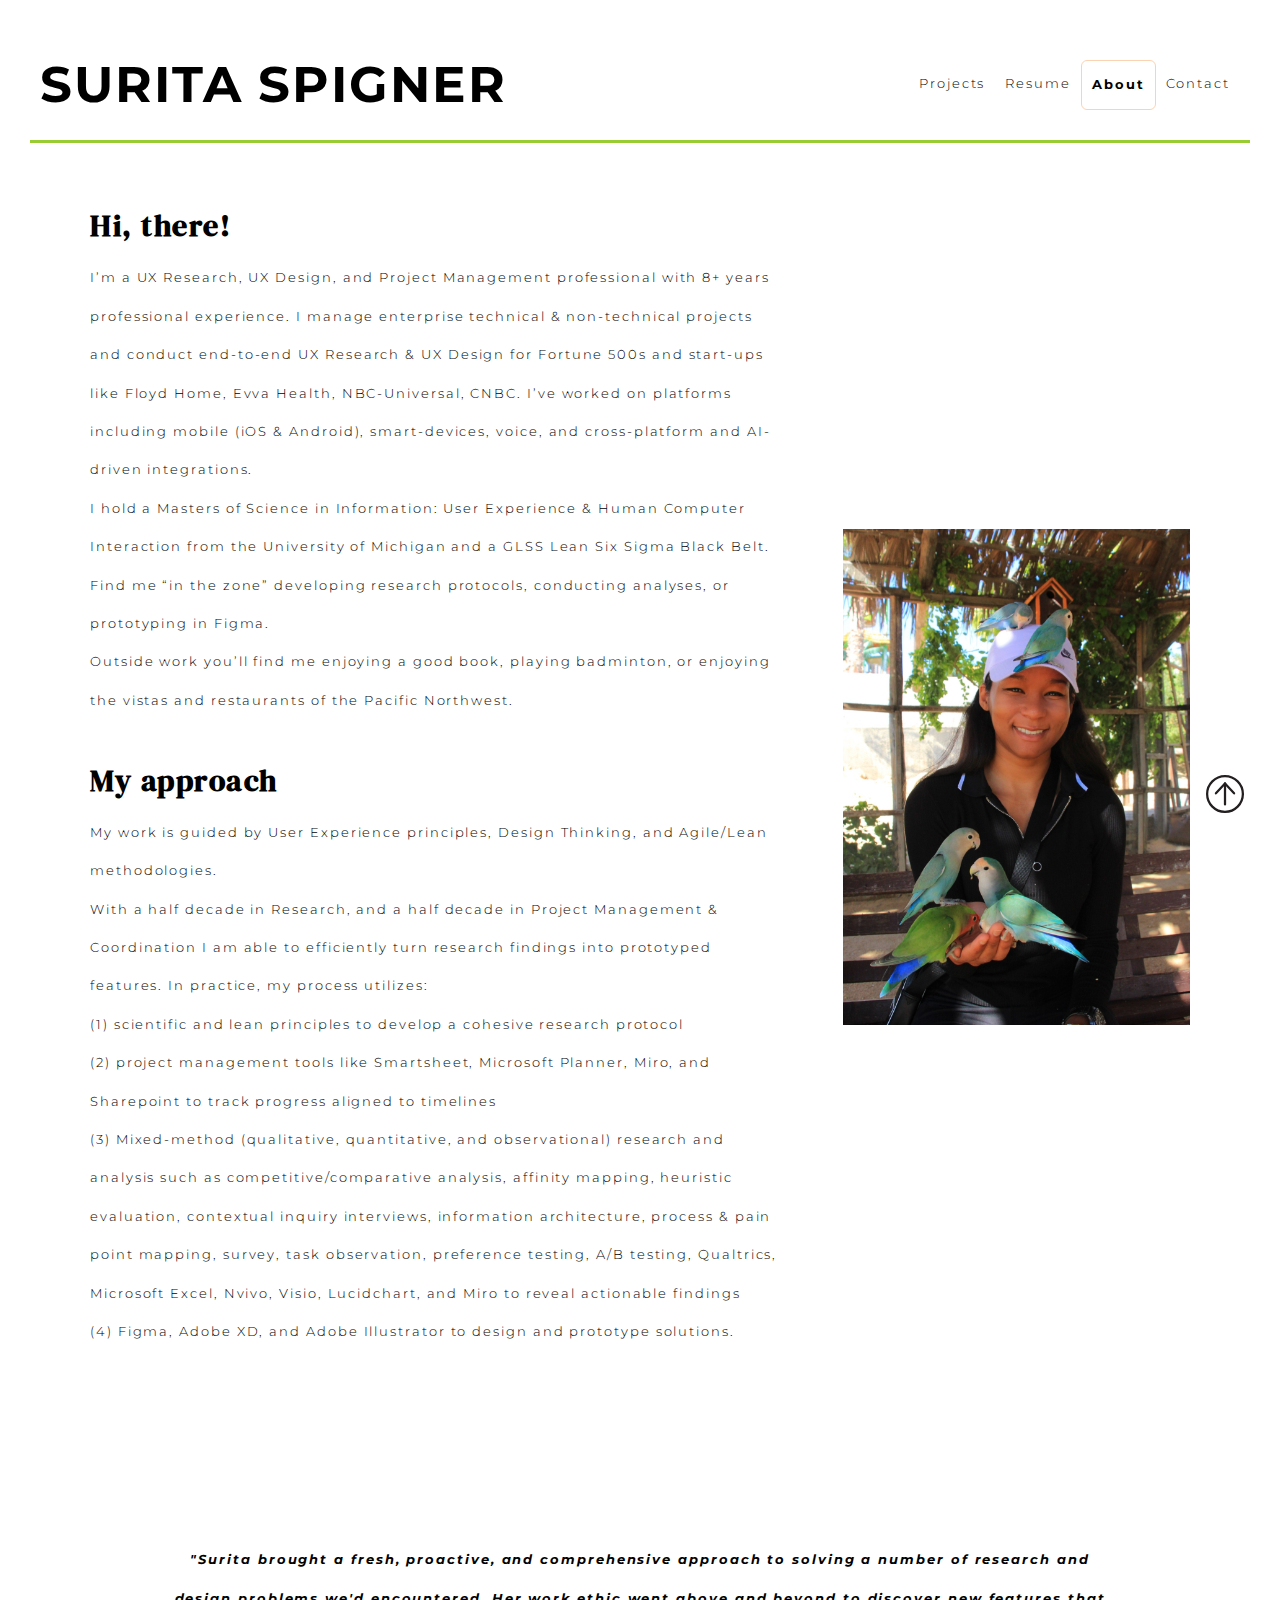
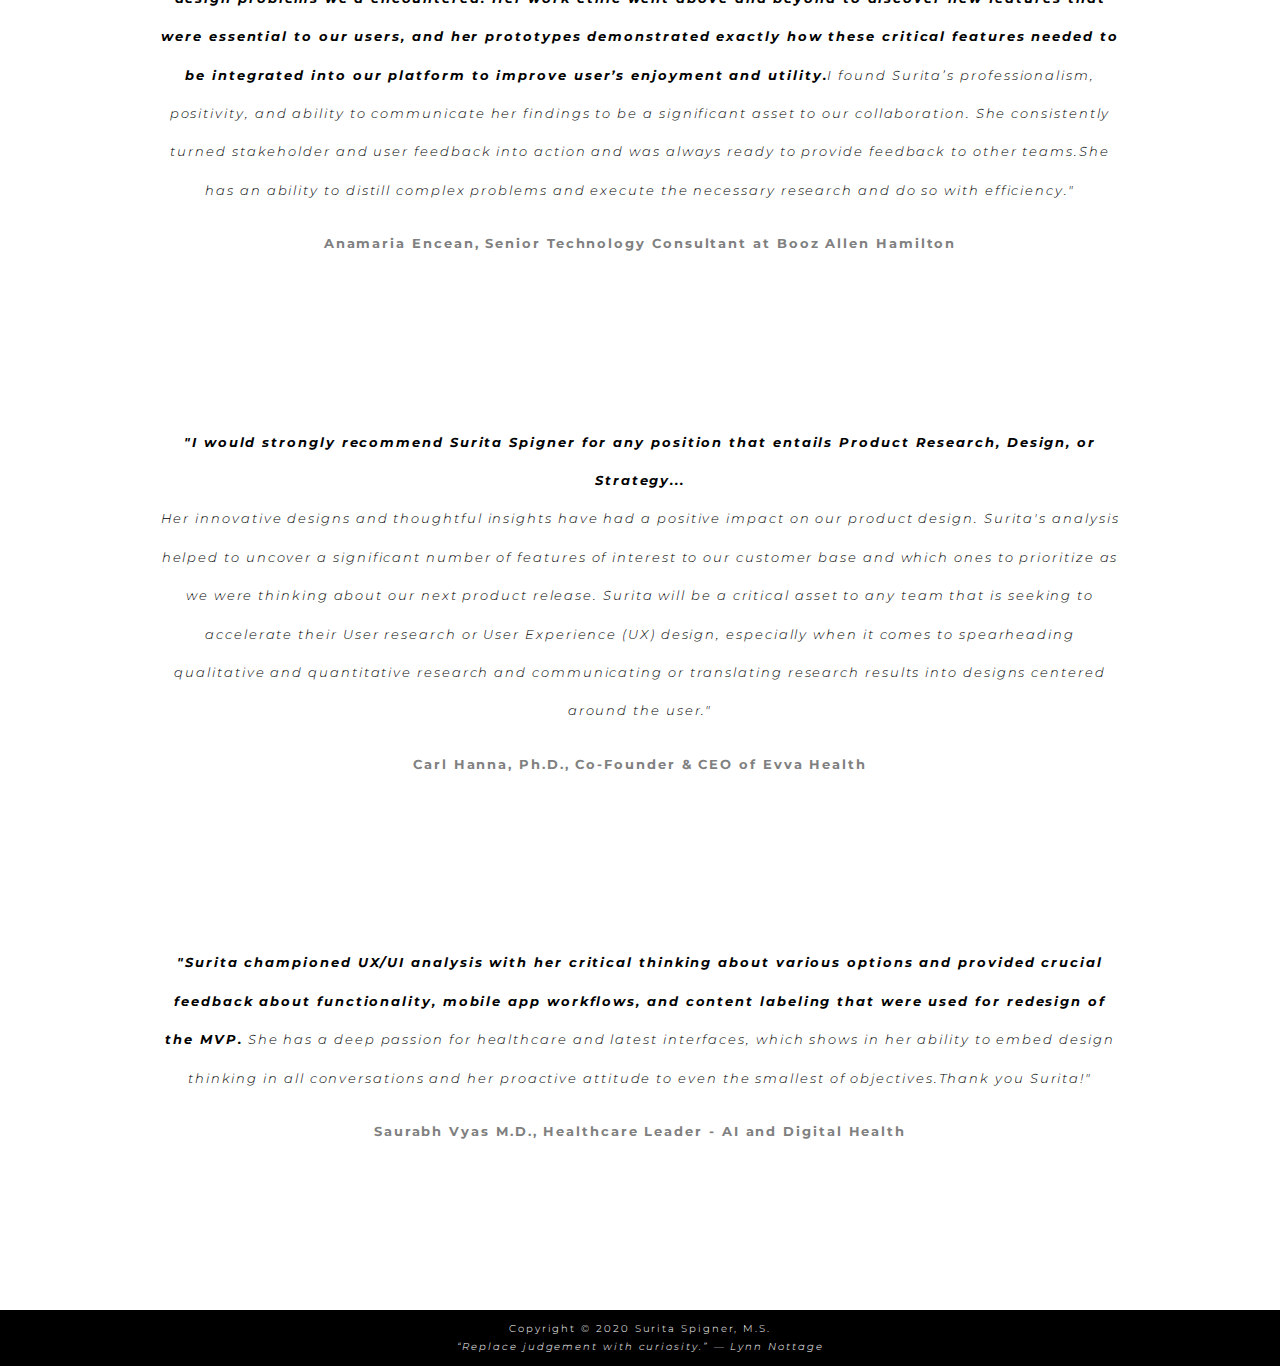
==== commit d5e96566: "Add files via upload" ====
--- a/about.html
+++ b/about.html
@@ -51,25 +51,24 @@
 				<div id = "about-text">
 					<img src="images/profilepic1.jpg" alt="surita's profile picture" id = "profile-pic-before">
 					<h2>Hi, there!</h2>
-					<p> I’m a UX Research, UX Design, and Project Management professional with 8+ years experience. I manage enterprise technical & non-technical projects and UX research and design for start-ups such as Floyd Home and Evva Health, and enterprises like NBC-Universal and CNBC. I’ve worked with platforms including mobile, smart, voice,  and multi-device integrations. Find me “in the zone” developing research protocols, conducting analyses, or prototyping. 
-<br> My educational background includes a Masters of Science in Information: User Experience & Human Computer Interaction from the University of Michigan’s premier UX Masters program and a GLSS Lean Six Sigma Black Belt.
-<br> Outside work you can find me reading, playing badminton, or enjoying the Pacific Northwest's vistas and restaurants.
+					<p> I’m a UX Research, UX Design, and Project Management professional with 8+ years professional experience. I manage enterprise technical & non-technical projects and conduct end-to-end UX Research & UX Design for Fortune 500s and start-ups like Floyd Home, Evva Health, NBC-Universal, CNBC. I’ve worked on platforms including mobile (iOS & Android), smart-devices, voice, and cross-platform and AI-driven integrations.
+						<br> I hold a Masters of Science in Information: User Experience & Human Computer Interaction from the University of Michigan and a GLSS Lean Six Sigma Black Belt.
+						<br> Find me “in the zone” developing research protocols, conducting analyses, or prototyping in Figma.
+						<br> Outside work you’ll find me enjoying a good book, playing badminton, or enjoying the vistas and restaurants of the Pacific Northwest.
   				</p>
 					<br>
 					<h2>My approach</h2>
-					<p> My work is guided by User Experience principles and Lean methodologies. 
-<br>I am passionate about guiding teams and problem solving for the user. Driving both UX research and UX design phases in all my projects, I bridge the gap between research and design. 
-
-<br>In practice, I often use (1) scientific and lean methods to develop a cohesive research protocol, (2) project management skills and tools such as Smartsheet, Miro, and Sharepoint to track progress, (3) tailored qualitative & quantitative research and analysis methods such as competitive/comparative analysis, affinity mapping, heuristic evaluation, contextual inquiry interviews, information architecture, process & pain point mapping, survey, task observation, and preference & A/B testing, and more to uncover findings (4) Figma, Adobe XD, and Adobe Illustrator to design and prototype solutions and to visualize data.
-
-<br>My unique background prior to User Experience is in (1) scientific research at the University of Washington, (2) technical & non-technical enterprise project management at the Washington State Department of Health, and (3) database training facilitation at Neighborhood House; this experience has allowed me to communicate complex processes with precision and care for users, clients, and stakeholders and see problems from a variety of perspectives. 
-
+					<p> My work is guided by User Experience principles, Design Thinking, and Agile/Lean methodologies.
+						<br> With a half decade in Research, and a half decade in Project Management & Coordination I am able to efficiently turn research findings into prototyped features. In practice, my process utilizes:
+						<br> (1) scientific and lean principles to develop a cohesive research protocol
+						<br> (2) project management tools like Smartsheet, Microsoft Planner, Miro, and Sharepoint to track progress aligned to timelines
+						<br> (3) Mixed-method (qualitative, quantitative, and observational) research and analysis such as competitive/comparative analysis, affinity mapping, heuristic evaluation, contextual inquiry interviews, information architecture, process & pain point mapping, survey, task observation, preference testing, A/B testing, Qualtrics, Microsoft Excel, Nvivo, Visio, Lucidchart, and Miro to reveal actionable findings
+						<br>(4) Figma, Adobe XD, and Adobe Illustrator to design and prototype solutions.
 					</p>
 				</div> <!-- abouttext closer div -->
 				<div id = "profile-pic-after">
 					<img src="images/profilepic1.jpg" alt="surita's profile picture" id = "profile-pic-after-img">
 				</div>
-
 
 			</div> <!-- about container closer div -->
 			<div class = "quotes">
--- a/css/style.css
+++ b/css/style.css
@@ -194,9 +194,11 @@
   position: relative;
   font-size: 50px;
   text-align: center;
-  padding-bottom: 30px;
+  /* padding-bottom: 30px; */ /* old */
+  padding: 10px 0px 10px 0px;    /* new 2023*/
   text-decoration: none;
   color:var(--colordark);
+  line-height: 50px; /* new 2023 to prevent nav crush in mobile*/
 }
 
 header{
@@ -221,6 +223,7 @@
   color:white;
   background-color:var(--colordark);
   /* border: 2px solid black; */
+	border-radius: 6px;
   padding: 5px 10px 5px 10px;
   transition: .5s ease-in;
   outline: none; /* no default blue border when in focus */
@@ -238,6 +241,7 @@
 font-weight: bold;
 /* background-color: var(--transparentcolor2); */
 border: .2px solid var(--transparentcolor2);
+border-radius: 6px;
 /* I removed padding bc otherwise it shifts when hovered */
 /* padding: 4px 9px 4px 9px; */
 }
@@ -252,7 +256,28 @@
 }
 /* Citation dropdown no float:https://stackoverflow.com/questions/32521032/how-to-create-dropdown-navigationbar-without-float */
 
-
+/* NEW UX TEXT ANIMATION */
+.typewriter {
+  overflow: hidden; /* Ensures the content is not revealed until the animation */
+  /* border-right: .15em solid orange; /* The typwriter cursor */
+  white-space: nowrap; /* Keeps the content on a single line */
+  margin: 0 auto; /* Gives that scrolling effect as the typing happens */
+  letter-spacing: .15em; /* Adjust as needed */
+  font-size: 20px;
+  animation:
+    typing 3.5s steps(40, end),
+    blink-caret .75s step-end infinite;
+}
+/* The typing effect */
+@keyframes typing {
+  from { width: 0 }
+  to { width: 100% }
+}
+/* The typewriter cursor effect */
+@keyframes blink-caret {
+  from, to { border-color: transparent }
+  50% { border-color: orange; }
+}
 
 /* UX TEXT ANIMATION */
 /* animation: [animation-name] [animation-duration] [animation-timing-function]
@@ -267,10 +292,11 @@
   font-family: var(--font3);
   color: var(--color2);
   font-weight: bold;
-  font-size: 30px;
+  font-size: 25px;
   padding-top:50px;
   letter-spacing: 1.7px;
-  line-height: 1.7;
+  line-height: 2.2;
+
 }
 .underline{
   text-decoration: underline;
@@ -309,6 +335,7 @@
 }
 .gallery > a{
 border: 4px var(--transparentcolor2) solid;
+border-radius: 20px;
 color: var(--colordark);   /* for WAVE */
 text-decoration: none;  /* for WAVE */
 text-align: center;  /* for WAVE */
@@ -323,7 +350,7 @@
 .gallery > p{
 /* border: 4px var(--transparentcolor2) solid; */
 color: var(--colordark);   /* for WAVE */
-font-size: 10px;  /* for WAVE */
+font-size: 8px;  /* for WAVE */
 text-decoration: none;  /* for WAVE */
 text-align: center;  /* for WAVE */
 margin-right:15px;
@@ -336,10 +363,6 @@
 text-transform: uppercase;
 /* height:100px; */
 }
-
-
-
-
 
 
 .break {
@@ -802,8 +825,10 @@
   /* height: 40vw; */
   margin-left: auto;
   margin-right: auto;
-  width: 10vw;
-  height: 20vw;
+  /* width: 10vw;
+  height: 20vw; */ /* old */
+  width: 16vw;
+  height: 31.5vw;  /* new */
   margin-top: 70px;
   margin-bottom: 40px;
 }
@@ -1144,6 +1169,10 @@
     width:150px;
   }
 
+  .typewriter {
+    font-size: 35px;
+  }
+
 /* ---------------------------PROCESS TABLET---------------------------------------------------------- */
 
   /* top container: row */
@@ -1291,7 +1320,7 @@
 nav{
 padding: 0px;
 /* display:block; */
-margin-right:10px;
+/* margin-right:10px; */
 }
 nav ul{
 flex-direction: row;
@@ -1393,6 +1422,10 @@
 }
 /* ---------------------------WELCOME DESKTOP---------------------------------------------------------- */
 
+.typewriter {
+  font-size: 40px;
+}
+
 /* GALLERY */
 .gallery > a{
 width: 240px;
@@ -1486,9 +1519,10 @@
 
 nav{
 /* text-align: right; */
-padding: 10px 0px;
+/* padding: 10px 0px; *//* old */
+padding: 20px 0px 10px 0px;
 display:inline-block;
-margin-right:10px;
+/* margin-right:10px; */
 }
 nav ul{
 flex-direction: row;
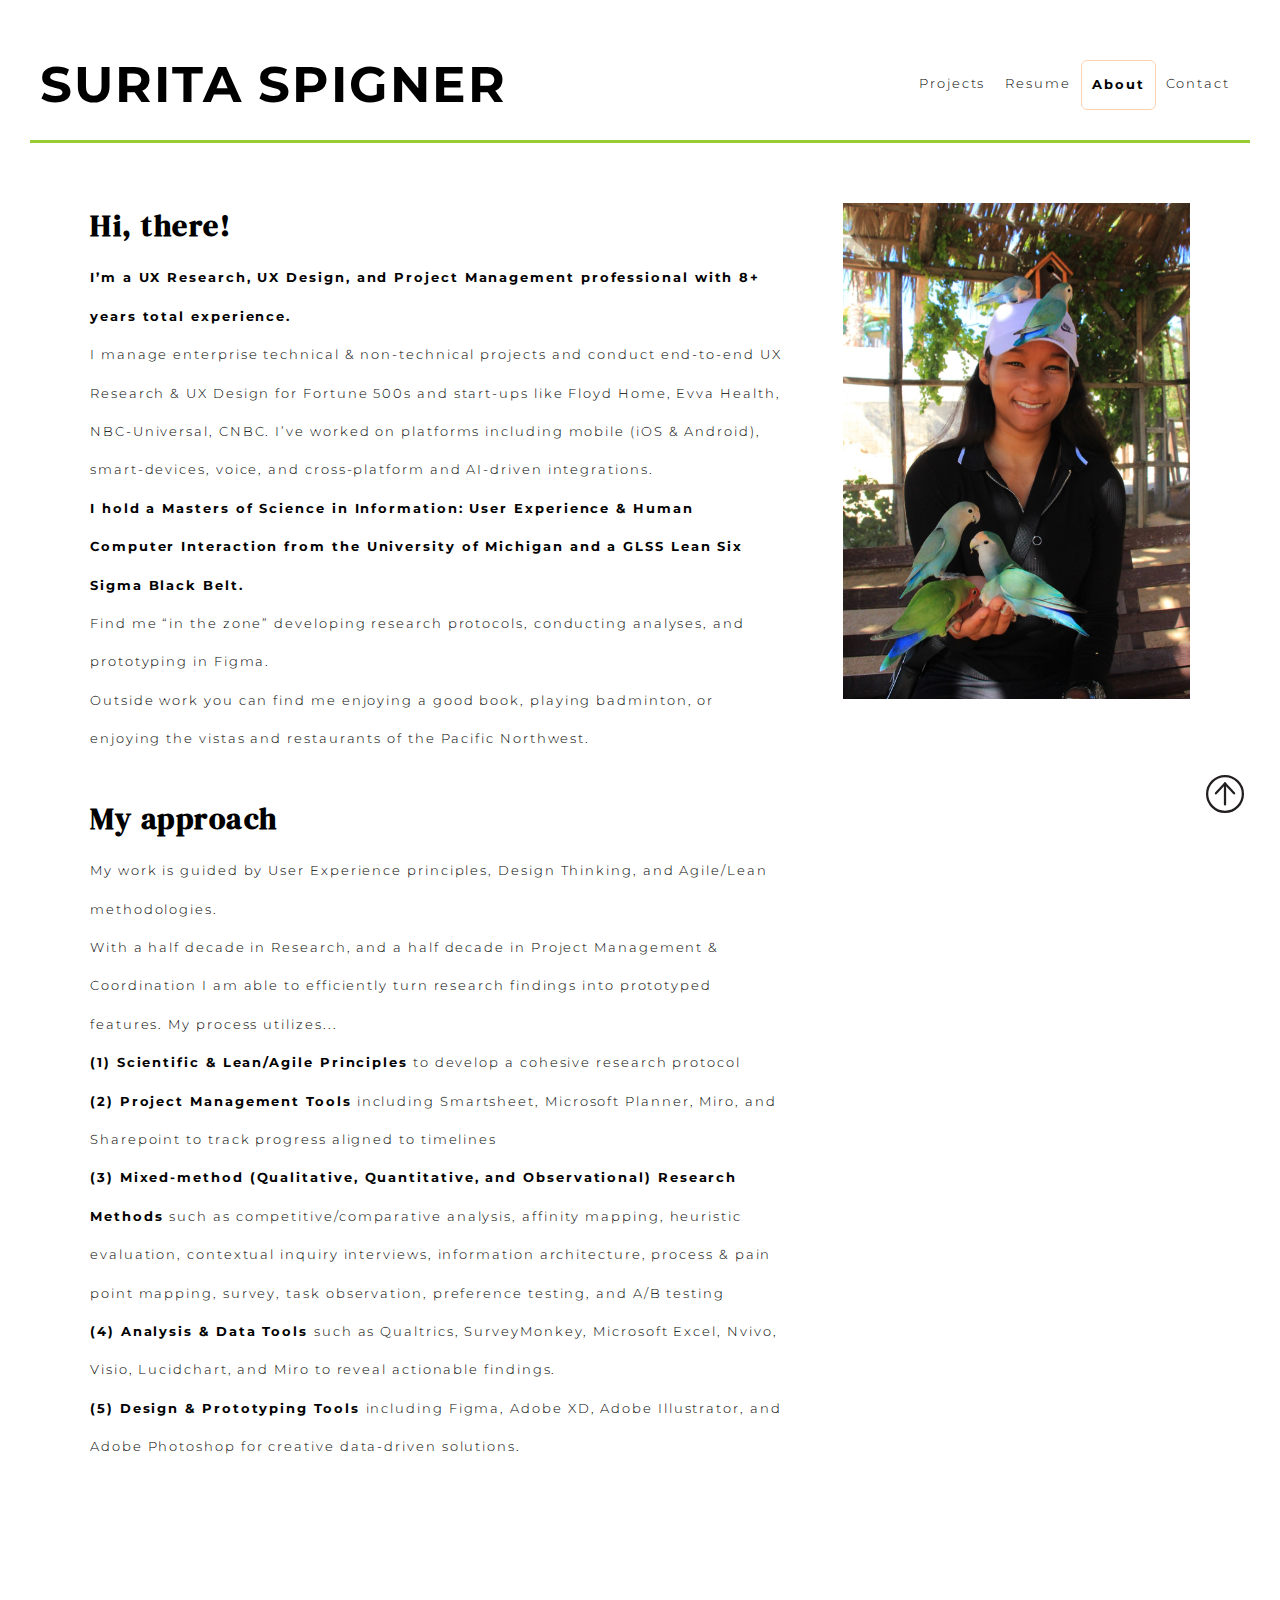
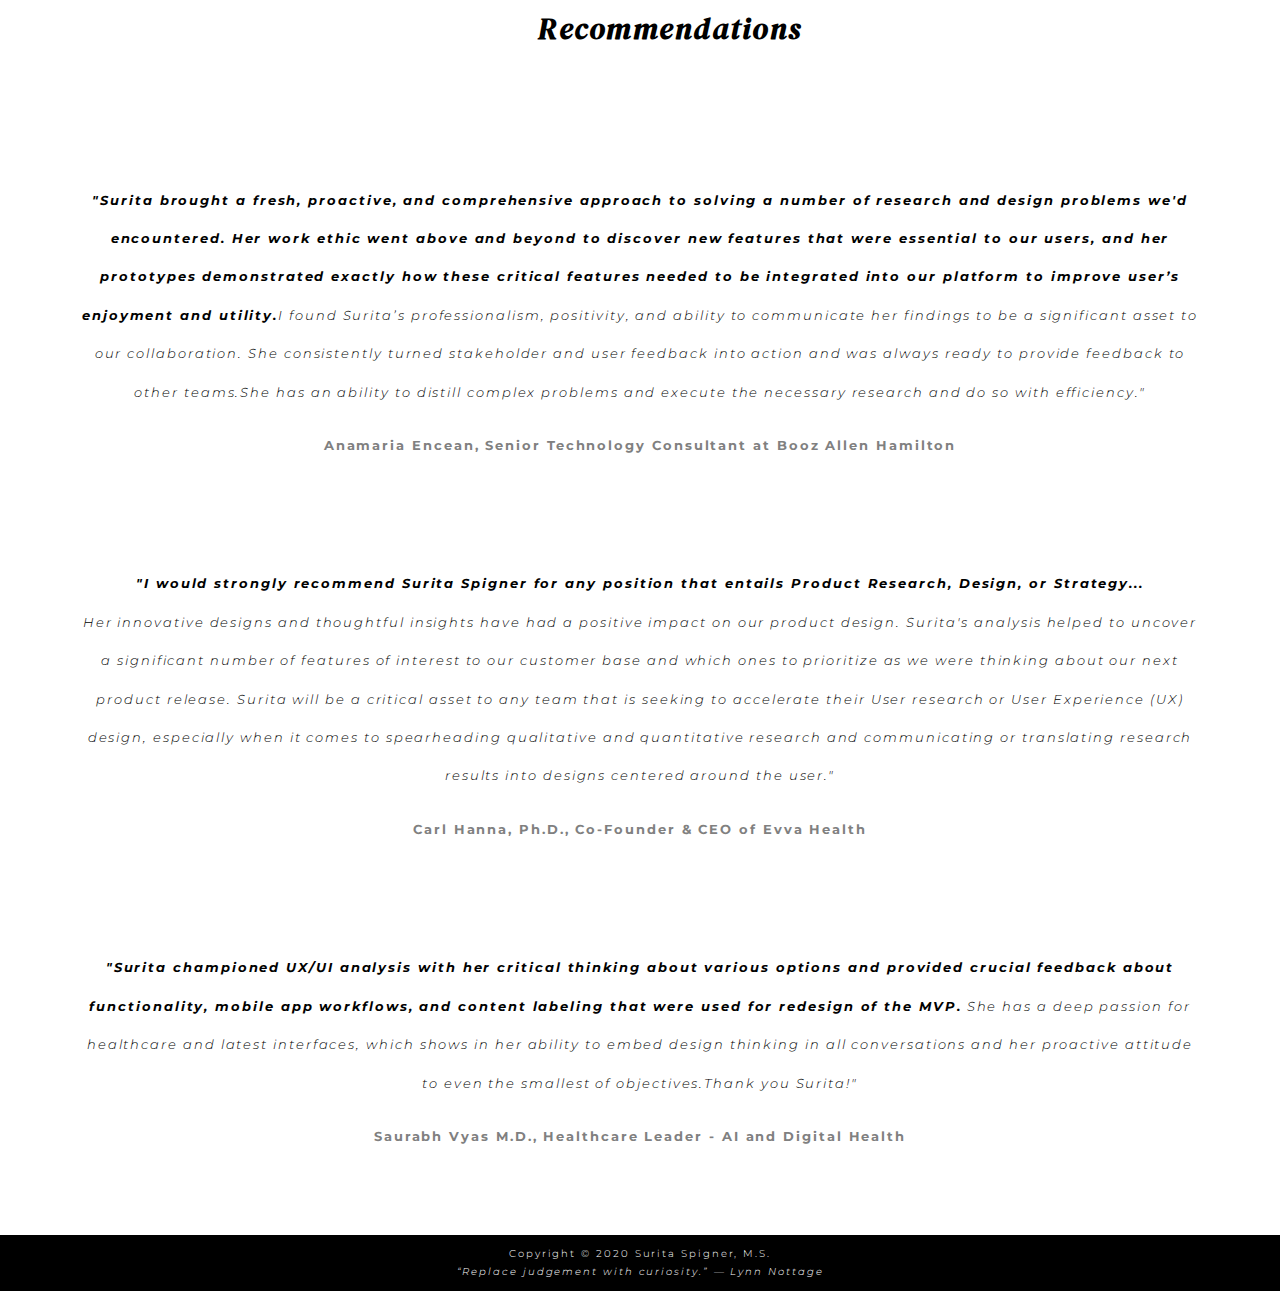
==== commit 0a750fc9: "Add files via upload" ====
--- a/about.html
+++ b/about.html
@@ -51,28 +51,34 @@
 				<div id = "about-text">
 					<img src="images/profilepic1.jpg" alt="surita's profile picture" id = "profile-pic-before">
 					<h2>Hi, there!</h2>
-					<p> I’m a UX Research, UX Design, and Project Management professional with 8+ years professional experience. I manage enterprise technical & non-technical projects and conduct end-to-end UX Research & UX Design for Fortune 500s and start-ups like Floyd Home, Evva Health, NBC-Universal, CNBC. I’ve worked on platforms including mobile (iOS & Android), smart-devices, voice, and cross-platform and AI-driven integrations.
-						<br> I hold a Masters of Science in Information: User Experience & Human Computer Interaction from the University of Michigan and a GLSS Lean Six Sigma Black Belt.
-						<br> Find me “in the zone” developing research protocols, conducting analyses, or prototyping in Figma.
-						<br> Outside work you’ll find me enjoying a good book, playing badminton, or enjoying the vistas and restaurants of the Pacific Northwest.
+					<p>  <span class="aboutbold">I’m a UX Research, UX Design, and Project Management professional with 8+ years total experience.</span>
+						<br>I manage enterprise technical & non-technical projects and conduct end-to-end UX Research & UX Design for Fortune 500s and start-ups like Floyd Home, Evva Health, NBC-Universal, CNBC. I’ve worked on platforms including mobile (iOS & Android), smart-devices, voice, and cross-platform and AI-driven integrations.
+						<br> <span class="aboutbold">I hold a Masters of Science in Information: User Experience & Human Computer Interaction from the University of Michigan and a GLSS Lean Six Sigma Black Belt.</span>
+						<br> Find me “in the zone” developing research protocols, conducting analyses, and prototyping in Figma.
+						<br> Outside work you can find me enjoying a good book, playing badminton, or enjoying the vistas and restaurants of the Pacific Northwest.
   				</p>
 					<br>
 					<h2>My approach</h2>
 					<p> My work is guided by User Experience principles, Design Thinking, and Agile/Lean methodologies.
-						<br> With a half decade in Research, and a half decade in Project Management & Coordination I am able to efficiently turn research findings into prototyped features. In practice, my process utilizes:
-						<br> (1) scientific and lean principles to develop a cohesive research protocol
-						<br> (2) project management tools like Smartsheet, Microsoft Planner, Miro, and Sharepoint to track progress aligned to timelines
-						<br> (3) Mixed-method (qualitative, quantitative, and observational) research and analysis such as competitive/comparative analysis, affinity mapping, heuristic evaluation, contextual inquiry interviews, information architecture, process & pain point mapping, survey, task observation, preference testing, A/B testing, Qualtrics, Microsoft Excel, Nvivo, Visio, Lucidchart, and Miro to reveal actionable findings
-						<br>(4) Figma, Adobe XD, and Adobe Illustrator to design and prototype solutions.
+						<br> With a half decade in Research, and a half decade in Project Management & Coordination I am able to efficiently turn research findings into prototyped features. My process utilizes...
+
+						<br> <span class="aboutbold">(1) Scientific & Lean/Agile Principles</span> to develop a cohesive research protocol
+						<br>  <span class="aboutbold">(2) Project Management Tools</span> including Smartsheet, Microsoft Planner, Miro, and Sharepoint to track progress aligned to timelines
+						<br>  <span class="aboutbold">(3) Mixed-method (Qualitative, Quantitative, and Observational) Research Methods </span>such as competitive/comparative analysis, affinity mapping, heuristic evaluation, contextual inquiry interviews, information architecture, process & pain point mapping, survey, task observation, preference testing, and A/B testing
+						<br>  <span class="aboutbold">(4) Analysis & Data Tools </span> such as Qualtrics, SurveyMonkey, Microsoft Excel, Nvivo, Visio, Lucidchart, and Miro to reveal actionable findings.
+						<br> <span class="aboutbold">(5) Design & Prototyping Tools </span>including Figma, Adobe XD, Adobe Illustrator, and Adobe Photoshop for creative data-driven solutions.
 					</p>
 				</div> <!-- abouttext closer div -->
 				<div id = "profile-pic-after">
 					<img src="images/profilepic1.jpg" alt="surita's profile picture" id = "profile-pic-after-img">
 				</div>
+			</div> <!-- about container closer div -->
 
-			</div> <!-- about container closer div -->
 			<div class = "quotes">
 				<div class = "recco-quote">
+					<div id = "about-text">
+					<h2>Recommendations<br><br><br></h2>
+					</div>
 					<p>
 					<span class="recco-bold"> "Surita brought a fresh, proactive, and comprehensive approach to solving a number of research and design problems we'd encountered. Her work ethic went above and beyond to discover new features that were essential to our users, and her prototypes demonstrated exactly how these critical features needed to be integrated into our platform to improve user’s enjoyment and utility.</span>I found Surita’s professionalism, positivity, and ability to communicate her findings to be a significant asset to our collaboration. She consistently turned stakeholder and user feedback into action and was always ready to provide feedback to other teams.She has an ability to distill complex problems and execute the necessary research and do so with efficiency."
 					</p>
--- a/css/style.css
+++ b/css/style.css
@@ -614,6 +614,12 @@
   font-weight: 500;
   color: var(--colordark);
 }
+.aboutbold{
+  font-weight: bold;
+}
+.aboutindent{
+  padding-left: 50px;
+}
 /* scope*/
 #sc-container, #sc-inner-container, #bs-inner-container1, #bs-inner-container-ft{
   display: flex;
@@ -1034,7 +1040,7 @@
   display:none;
 }
 .quotes{
-  padding: 50px;
+  padding: 0px;
 }
 .recco-bold, .recco-quote, .recco-person{
   text-align: center;
@@ -1044,7 +1050,7 @@
   font-size: 13px;
 }
 .recco-quote{
-    padding: 80px;
+    padding: 50px;
 }
 .recco-bold{
   font-weight: bold;
@@ -1500,7 +1506,7 @@
 /* ---------------------------ABOUT DESKTOP---------------------------------------------------------- */
 
 /* ABOUT */
-#about-container{
+/* #about-container{
   display: flex;
   flex-direction: row;
   align-items: center;
@@ -1512,7 +1518,7 @@
   width:100%;
   font-size: 13px;
 
-}
+} */
 
 
 /* ---------------------------NAV & FOOTER---------------------------------------------------------- */
